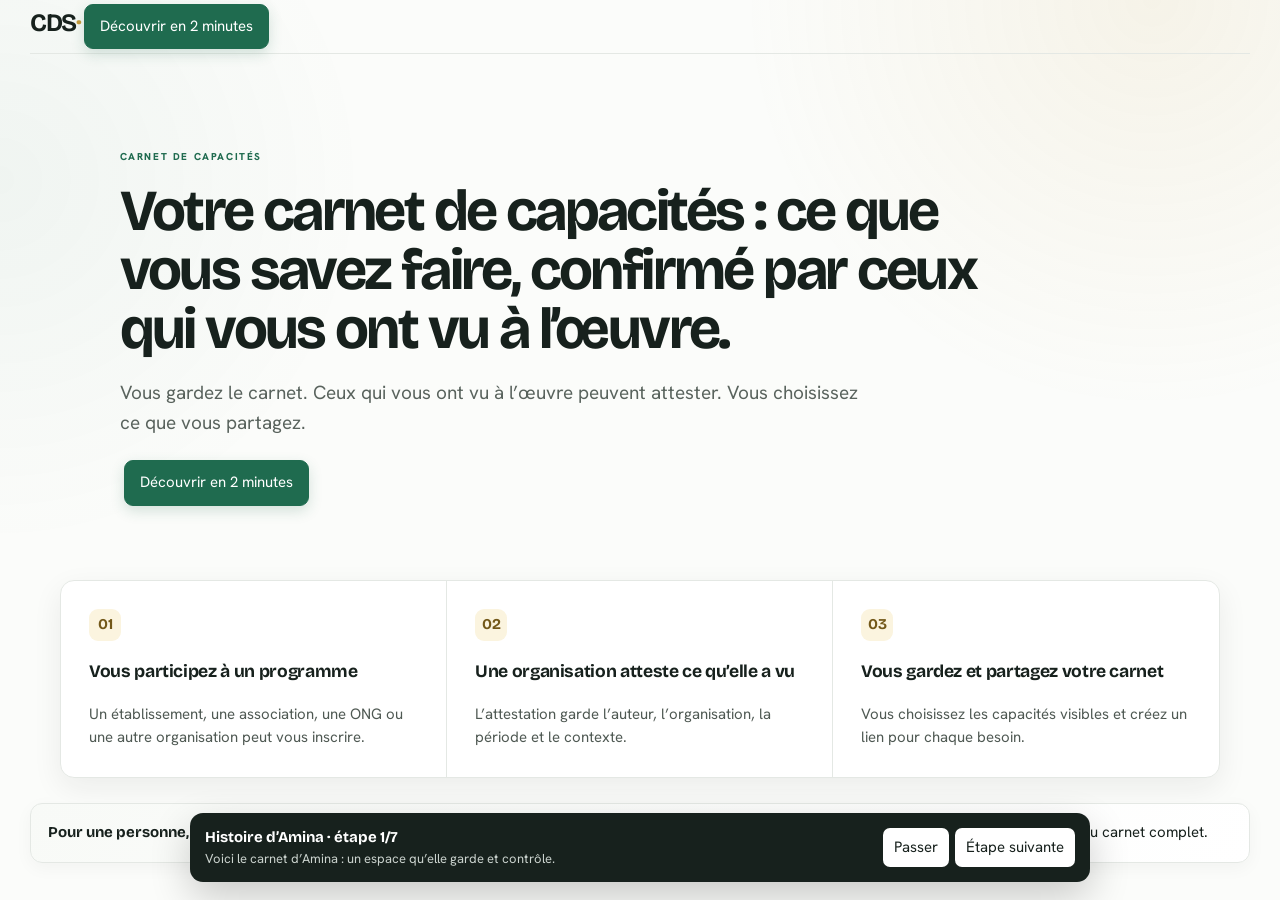
==== index.html @ 46682d84 "starter" ====
<!doctype html><html lang="fr"><head><meta charset="utf-8"><meta name="viewport" content="width=device-width,initial-scale=1"><meta name="description" content="CDS — carnet de capacités portable"><title>CDS — Carnet de capacités</title><link rel="preconnect" href="https://fonts.googleapis.com"><link rel="preconnect" href="https://fonts.gstatic.com" crossorigin><link href="https://fonts.googleapis.com/css2?family=Bricolage+Grotesque:wght@400;500;600;700&family=Hanken+Grotesk:wght@400;500;600;700&display=swap" rel="stylesheet"><link rel="stylesheet" href="styles.css"><link rel="icon" href="favicon.svg" type="image/svg+xml"></head><body><div id="app"></div><script src="data.js"></script><script src="app.js"></script></body></html>
---- styles.css ----
@import url('https://fonts.googleapis.com/css2?family=Bricolage+Grotesque:wght@400;500;600;700&family=Hanken+Grotesk:wght@400;500;600;700&display=swap');

:root{
  --ink:#17211d; --muted:#69736d; --line:#e4e8e4; --paper:#fbfcfa;
  --surface:#fff; --soft:#f2f5f1; --green:#1f6b4f; --green-2:#2d8060;
  --gold:#c59a3a; --gold-soft:#fbf4df; --blue-soft:#edf3ff;
  --blue:#315fb4; --danger:#9a4b43; --shadow:0 10px 30px rgba(23,33,29,.07);
  --radius:14px;
}
*{box-sizing:border-box}
html{scroll-behavior:smooth}
body{margin:0;background:var(--paper);color:var(--ink);font:15px/1.55 "Hanken Grotesk",Arial,sans-serif}
body:before{content:"";position:fixed;inset:0;pointer-events:none;background:radial-gradient(circle at 90% 0%,rgba(197,154,58,.09),transparent 28%),radial-gradient(circle at 0% 20%,rgba(31,107,79,.05),transparent 25%);z-index:-1}
a{text-decoration:none;color:inherit}
button,input,textarea,select{font:inherit}
button{cursor:pointer}
h1,h2,h3,b,.wordmark,.side-logo{font-family:"Bricolage Grotesque",Arial,sans-serif}
h1{font-size:clamp(35px,5vw,58px);line-height:1.02;letter-spacing:-.045em;margin:.25em 0 .3em}
h2{font-size:22px;letter-spacing:-.025em}
h3{letter-spacing:-.02em}
p{color:#4f5953}
.wordmark{font-size:25px;font-weight:700;letter-spacing:-.06em}
.wordmark span{color:var(--gold)}
.kicker{font-size:10px;letter-spacing:.16em;color:var(--green);font-weight:800}
.topbar,body>nav{min-height:70px;border-bottom:1px solid var(--line);display:flex;justify-content:space-between;align-items:center;padding:0 30px;background:rgba(251,252,250,.88);backdrop-filter:blur(12px);position:sticky;top:0;z-index:10}
.role-pill,.badge{display:inline-flex;align-items:center;padding:5px 10px;border:1px solid #dce2dd;border-radius:999px;background:#fff;font-size:11px;font-weight:700}
.badge{background:var(--gold-soft);border-color:#e5cf91;color:#725617}
.btn{display:inline-flex;align-items:center;justify-content:center;gap:8px;padding:10px 15px;border:1px solid #dce2dd;border-radius:9px;margin:4px;transition:.18s ease;box-shadow:0 1px 0 rgba(0,0,0,.02)}
.btn.primary{background:var(--green);color:#fff;border-color:var(--green);box-shadow:0 5px 14px rgba(31,107,79,.18)}
.btn.primary:hover{background:var(--green-2);transform:translateY(-1px)}
.btn.secondary{background:#fff}
.btn.secondary:hover{border-color:#c7d2cb;background:var(--soft);transform:translateY(-1px)}
.landing{max-width:1220px;margin:auto}
.landing nav{position:relative;background:transparent;border-bottom:1px solid var(--line)}
.hero{padding:90px 7vw 60px;max-width:1080px}
.hero h1{max-width:920px}
.hero p{font-size:19px;max-width:760px;color:#59635d}
.steps{display:grid;grid-template-columns:repeat(3,1fr);margin:10px 30px 0;border:1px solid var(--line);border-radius:var(--radius);overflow:hidden;background:#fff;box-shadow:var(--shadow)}
.steps article{padding:28px;border-right:1px solid var(--line)}
.steps article:last-child{border:0}
.steps article>b{display:inline-flex;width:32px;height:32px;border-radius:9px;background:var(--gold-soft);color:#735819;align-items:center;justify-content:center}
.steps article p{margin-bottom:0}
.note{background:linear-gradient(135deg,#f8faf7,#fff);border:1px solid var(--line);border-radius:12px;padding:17px;margin:25px 0;box-shadow:0 5px 18px rgba(23,33,29,.04)}
.demo{max-width:1180px;margin:auto;padding:55px 28px 100px}
.demo>p{font-size:18px;max-width:780px}
.cards{display:grid;grid-template-columns:1fr 1fr;border:1px solid var(--line);border-radius:16px;overflow:hidden;background:#fff;box-shadow:var(--shadow);margin-top:28px}
.card{display:grid;grid-template-columns:40px 1fr 22px;gap:16px;padding:27px;border-bottom:1px solid var(--line);transition:.18s ease}
.card:nth-child(odd){border-right:1px solid var(--line)}
.card:nth-last-child(-n+2){border-bottom:0}
.card:hover{background:#f7faf7;transform:translateY(-1px)}
.card>span{color:var(--gold);font-weight:700}
.card small{color:var(--muted)}
.flow{display:flex;gap:25px;align-items:center;border:1px solid var(--line);border-radius:12px;padding:16px 18px;margin-top:22px;background:#fff}
.flow small{color:var(--green);font-weight:800;letter-spacing:.12em}

.layout{display:grid;grid-template-columns:245px 1fr;min-height:calc(100vh - 70px)}
.side{border-right:1px solid var(--line);padding:25px 18px;display:flex;flex-direction:column;gap:19px;background:rgba(255,255,255,.72);backdrop-filter:blur(10px)}
.side-logo{font-size:25px}
.side-person{display:grid;grid-template-columns:42px 1fr;gap:0 10px;padding:10px 4px}
.side-person .avatar{grid-row:span 2}
.avatar{width:42px;height:42px;border-radius:13px;background:#edf5f0;border:1px solid #c8ddd1;color:var(--green);display:flex;align-items:center;justify-content:center;font-weight:700}
.side-person small,.context small{color:var(--muted)}
.context{display:grid;gap:4px;border-top:1px solid var(--line);border-bottom:1px solid var(--line);padding:14px 4px}
.context a{color:var(--green);font-size:13px}
.side nav{display:grid;border:0;padding:0;gap:3px}
.side nav a{padding:9px 10px;border-radius:8px;color:#59635d}
.side nav a.active,.side nav a:hover{background:#edf5f0;color:var(--green);font-weight:700}
.content{padding:48px 48px 100px;max-width:1400px;width:100%}
.mobile-nav{display:none}
.head{display:flex;justify-content:space-between;gap:25px;align-items:flex-start;margin-bottom:25px}
.head p{max-width:760px}
.banner{display:flex;justify-content:space-between;align-items:center;gap:20px;border:1px solid #dce7e0;background:#f3f8f5;padding:13px 16px;border-radius:11px;margin:18px 0}
.banner span{flex:1;color:#536159}
.metrics{display:grid;grid-template-columns:repeat(4,1fr);gap:12px;margin:22px 0}
.metrics>div{padding:17px 18px;border:1px solid var(--line);border-radius:12px;background:#fff;box-shadow:0 5px 18px rgba(23,33,29,.035);color:var(--muted);font-size:10px;letter-spacing:.05em}
.metrics strong{display:block;color:var(--ink);font:700 31px "Bricolage Grotesque",Arial,sans-serif;letter-spacing:-.04em;margin-top:4px}
.panel{border:1px solid var(--line);border-radius:var(--radius);padding:20px;margin-top:18px;background:#fff;box-shadow:0 5px 18px rgba(23,33,29,.035)}
.panel-title{display:flex;justify-content:space-between;align-items:center}
.row,.att,.share,.request,.line,.activity{display:flex;gap:15px;align-items:center;border-bottom:1px solid #edf0ed;padding:14px 5px}
.row:last-child,.att:last-child,.share:last-child,.request:last-child{border-bottom:0}
.row:hover,.share:hover,.request:hover{background:#f7faf7;border-radius:9px}
.row>div,.att>div:nth-child(2),.share>div,.request>div,.line,.activity{flex:1;display:grid}
.row span,.row small,.att span,.att small,.share span,.share small,.request span,.request small,.line span,.line small,.activity small{color:var(--muted)}
.status{font-style:normal;border:1px solid #dce2dd;border-radius:999px;padding:5px 9px;font-size:11px;white-space:nowrap;font-weight:700}
.status.attested{background:var(--gold-soft);border-color:#e5cf91;color:#735819}
.status.confirmed{background:var(--blue-soft);border-color:#c7d8fb;color:#31528d}
.status.pending{background:#f5f6f5}
.twocol{display:grid;grid-template-columns:1fr 1fr;gap:20px}
.tabs{display:flex;gap:5px;overflow:auto;border-bottom:1px solid var(--line);margin-bottom:10px}
.tabs a{padding:9px 12px;white-space:nowrap;border-radius:8px 8px 0 0}
.tabs a:hover{background:#edf5f0;color:var(--green)}
.legend{font-size:12px;color:var(--muted);margin:10px 0}
.chain{display:flex;gap:9px;align-items:center;flex-wrap:wrap;background:#f2f7f4;border:1px solid #dce7e0;padding:14px;border-radius:11px;margin:20px 0}
.chain span,.chain b{border:1px solid #cfe0d6;background:#fff;padding:6px 9px;border-radius:7px}
.timeline{border-left:2px solid #dce7e0;margin:20px;max-width:820px}
.timeline>div{display:grid;grid-template-columns:120px 1fr;gap:15px;padding:0 0 28px 22px;position:relative}
.timeline>div:before{content:"";position:absolute;left:-7px;top:4px;width:12px;height:12px;border-radius:50%;background:var(--green);box-shadow:0 0 0 4px #edf5f0}
.timeline b{color:var(--green);font-size:12px}
.program{display:grid;grid-template-columns:1fr 1fr;gap:30px;border:1px solid var(--line);border-radius:var(--radius);padding:20px;margin:12px 0;background:#fff}
.choice{display:flex;gap:10px;border-bottom:1px solid #edf0ed;padding:12px;border-radius:8px}
.choice:hover{background:#f7faf7}
.choice span{display:grid}
.choice small{color:var(--muted)}
.att i{width:32px;height:32px;border-radius:10px;display:flex;align-items:center;justify-content:center;background:var(--gold-soft);border:1px solid #e5cf91;color:#735819;font-style:normal}
.att button,.share button{border:1px solid #dce2dd;background:#fff;padding:7px 9px;border-radius:7px}
.att button:hover,.share button:hover{background:#f2f5f1}
.share>em{font-style:normal;color:var(--green);font-weight:700}
.viewtabs{display:flex;flex-wrap:wrap;gap:6px}
.viewtabs button{background:#fff;border:1px solid #dce2dd;padding:8px 10px;border-radius:8px}
.viewtabs button:hover{background:#edf5f0}
.org,.public main{max-width:1080px;margin:auto;padding:48px 25px 100px}
.orghead{display:flex;justify-content:space-between;gap:25px}
.orghead select{min-width:260px;height:42px}
.orgsteps{display:grid;grid-template-columns:repeat(3,1fr);gap:12px}
.orgsteps>div{display:grid;gap:5px;border:1px solid var(--line);border-radius:12px;padding:15px}
.orgsteps b{width:30px;height:30px;border-radius:9px;display:flex;align-items:center;justify-content:center;background:var(--gold-soft);border:1px solid #e5cf91;color:#735819}
.public header{min-height:70px;border-bottom:1px solid var(--line);display:flex;justify-content:space-between;align-items:center;padding:0 22px;background:rgba(251,252,250,.9);backdrop-filter:blur(12px)}
.public main{max-width:720px}
.public form{display:grid;gap:15px}
.public label,.org label{display:grid;gap:6px;font-weight:600}
.public input,.public textarea,.public select,.org input,.org textarea,.org select,.panel input{padding:11px 12px;border:1px solid #ccd5cf;border-radius:8px;background:#fff;outline:none}
.public input:focus,.public textarea:focus,.org input:focus,.org textarea:focus,.panel input:focus{border-color:var(--green);box-shadow:0 0 0 3px rgba(31,107,79,.09)}
.public textarea{min-height:120px;resize:vertical}
.proof{border-bottom:1px solid #edf0ed;padding:15px 3px}
.proof:last-child{border-bottom:0}
.proof summary{display:flex;justify-content:space-between;cursor:pointer;gap:15px}
.proof button{margin-top:7px;padding:7px 9px;background:#edf3ff;border:1px solid #c7d8fb;border-radius:7px;color:#31528d}
.success{text-align:center;margin-top:15vh!important}
.tour{position:fixed;bottom:18px;left:50%;transform:translateX(-50%);width:min(900px,calc(100% - 32px));background:#17211d;color:#fff;padding:13px 15px;border-radius:13px;display:flex;justify-content:space-between;align-items:center;gap:20px;z-index:20;box-shadow:0 15px 40px rgba(0,0,0,.2)}
.tour div:first-child{display:grid}
.tour span{color:#cbd3ce;font-size:13px}
.tour button{background:#fff;color:#17211d;border:0;padding:8px 11px;border-radius:7px;margin-left:6px}
.toast{position:fixed;right:18px;bottom:88px;background:#17211d;color:#fff;padding:12px 15px;border-radius:9px;z-index:30;box-shadow:0 10px 30px rgba(0,0,0,.18)}
.error{max-width:600px;margin:12vh auto;padding:30px}
footer{padding:22px 28px;text-align:center;color:#7a847e;font-size:12px;border-top:1px solid var(--line);background:#fff}
dialog{border:0;border-radius:16px;padding:0;box-shadow:0 25px 80px rgba(0,0,0,.22);max-width:520px;width:calc(100% - 30px)}
dialog::backdrop{background:rgba(23,33,29,.32);backdrop-filter:blur(3px)}
.dialog{padding:26px}
hr{border:0;border-top:1px solid var(--line);margin:22px 0}

@media(max-width:820px){
  .topbar,body>nav{padding:0 15px}
  .steps,.cards,.twocol,.program,.orgsteps{grid-template-columns:1fr}
  .steps article{border-right:0;border-bottom:1px solid var(--line)}
  .steps article:last-child{border-bottom:0}
  .card:nth-child(odd){border-right:0}
  .card:nth-last-child(-n+2){border-bottom:1px solid var(--line)}
  .card:last-child{border-bottom:0}
  .layout{display:block}
  .side{display:none}
  .content{padding:28px 15px 92px}
  .mobile-nav{position:fixed;display:flex;bottom:0;left:0;right:0;background:rgba(255,255,255,.96);backdrop-filter:blur(12px);border-top:1px solid var(--line);justify-content:space-around;z-index:15}
  .mobile-nav a{padding:11px 5px;font-size:11px;color:#59635d}
  .head{display:grid}
  .metrics{grid-template-columns:1fr 1fr}
  .row,.att,.share,.request{flex-wrap:wrap;align-items:flex-start}
  .row>div,.att>div:nth-child(2),.share>div,.request>div{min-width:calc(100% - 45px)}
  .flow,.orghead{display:grid}
  .hero{padding:55px 22px 40px}
  .demo{padding:35px 15px 90px}
  .tour{display:grid;bottom:8px}
  .tour div:last-child{text-align:right}
  .timeline>div{grid-template-columns:1fr}
  .timeline{margin-left:10px}
}
@media(prefers-reduced-motion:reduce){*{scroll-behavior:auto!important;transition:none!important}}
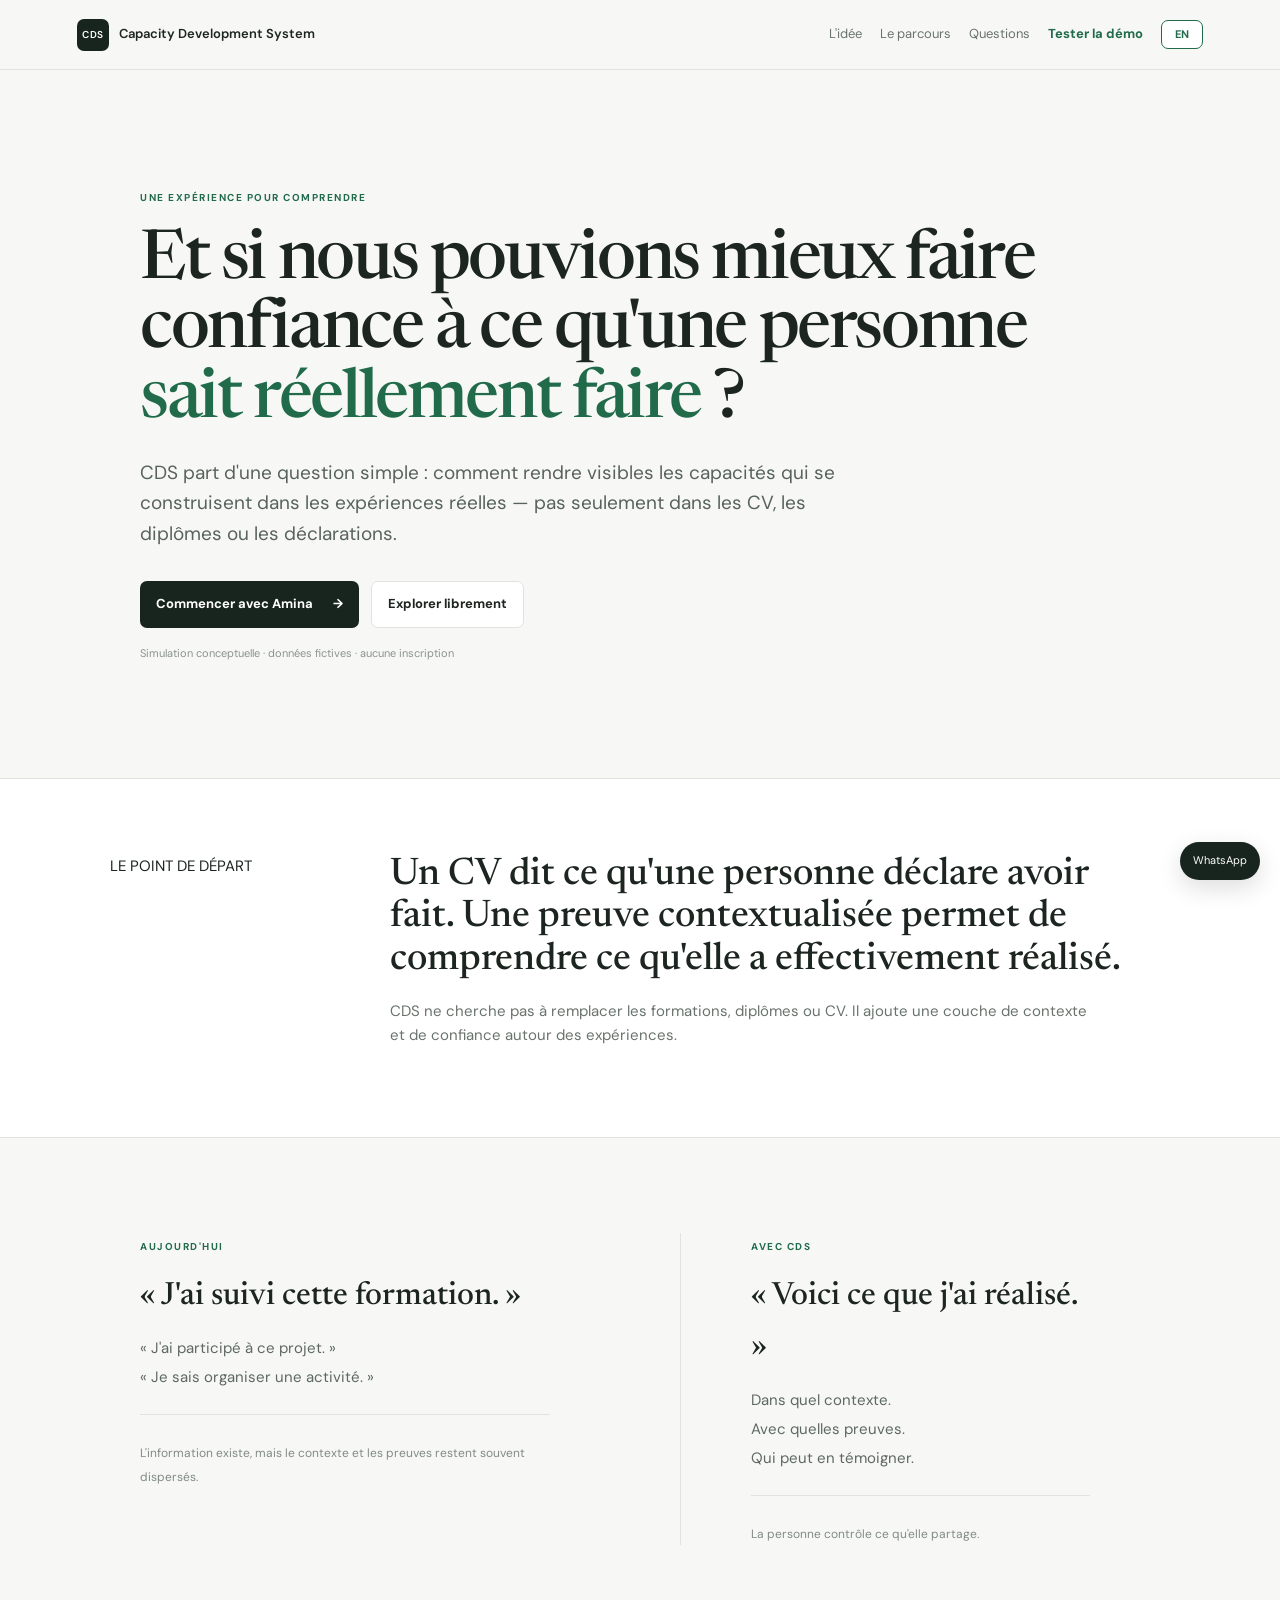
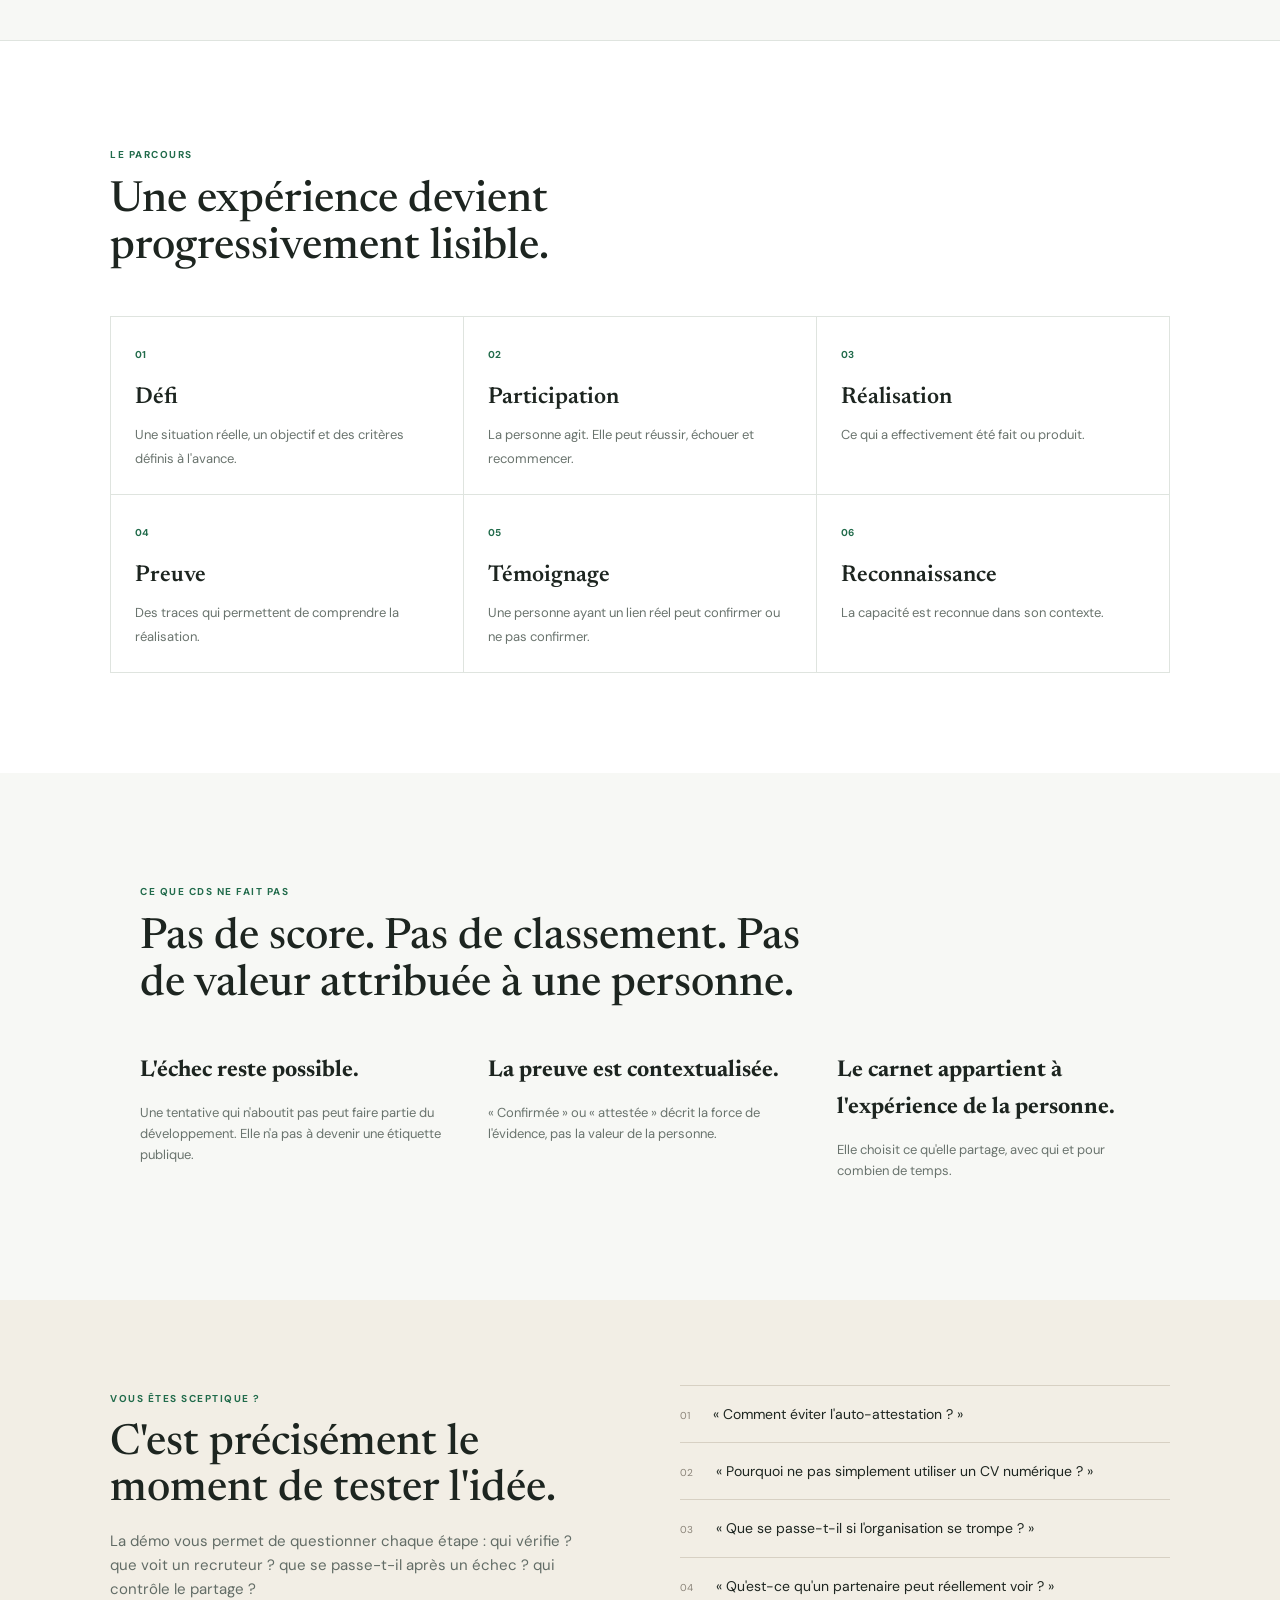
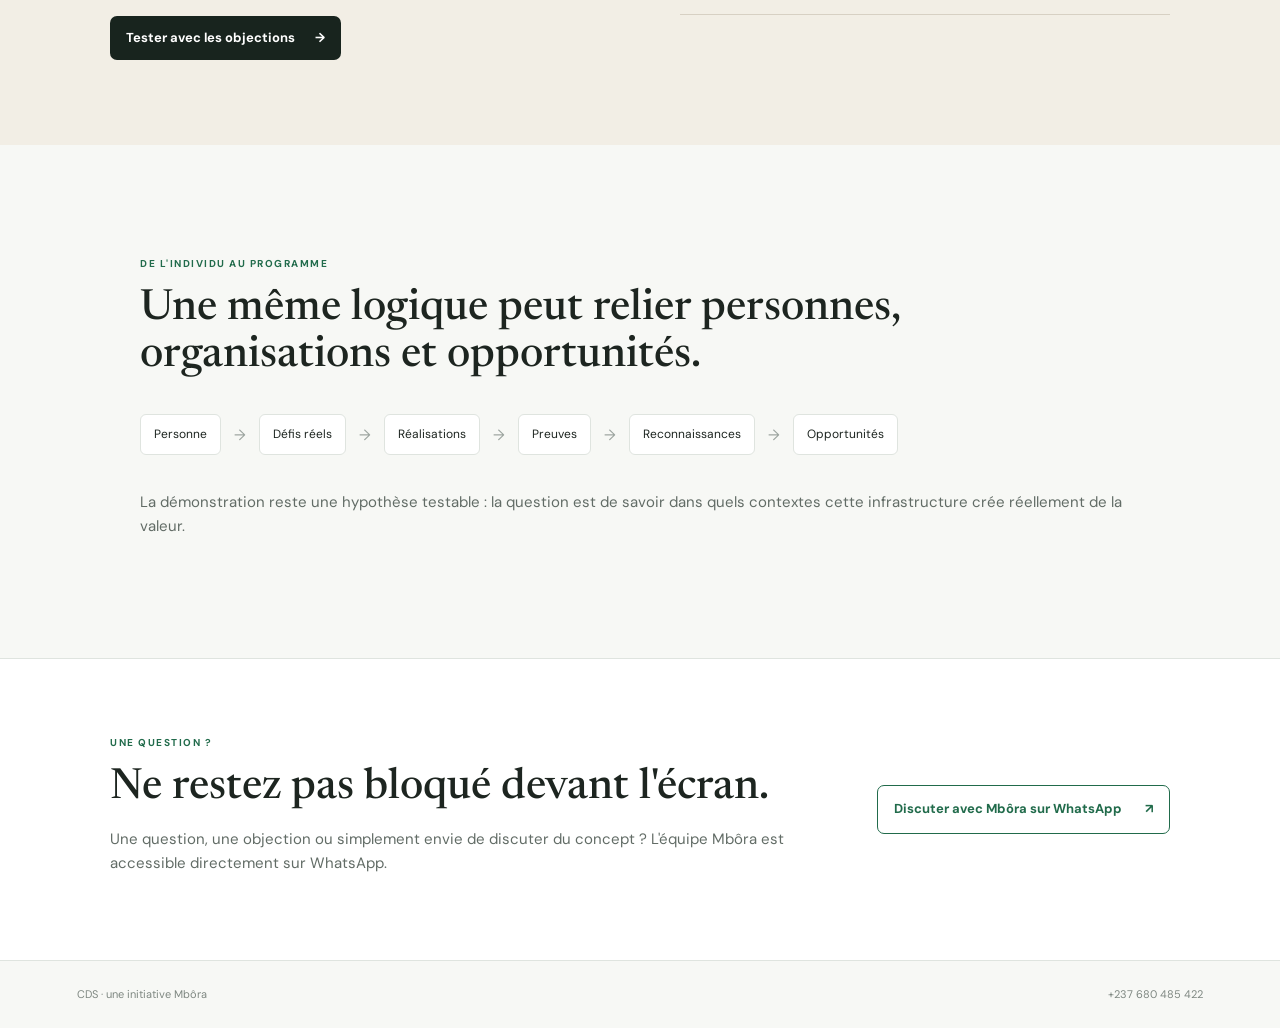
==== commit a310b600: "prototype landing page, FR/EN, contact mbora" ====
--- a/index.html
+++ b/index.html
@@ -1 +1,90 @@
-<!doctype html><html lang="fr"><head><meta charset="utf-8"><meta name="viewport" content="width=device-width,initial-scale=1"><meta name="description" content="CDS — carnet de capacités portable"><title>CDS — Carnet de capacités</title><link rel="preconnect" href="https://fonts.googleapis.com"><link rel="preconnect" href="https://fonts.gstatic.com" crossorigin><link href="https://fonts.googleapis.com/css2?family=Bricolage+Grotesque:wght@400;500;600;700&family=Hanken+Grotesk:wght@400;500;600;700&display=swap" rel="stylesheet"><link rel="stylesheet" href="styles.css"><link rel="icon" href="favicon.svg" type="image/svg+xml"></head><body><div id="app"></div><script src="data.js"></script><script src="app.js"></script></body></html>+<!doctype html>
+<html lang="fr">
+<head>
+<meta charset="utf-8"><meta name="viewport" content="width=device-width,initial-scale=1">
+<title>CDS — Comprendre autrement les capacités</title>
+<link rel="icon" href="favicon.svg"><link rel="stylesheet" href="styles.css">
+</head>
+<body>
+<header class="topbar">
+  <a href="#top" class="wordmark"><span class="mark">CDS</span><span>Capacity Development System</span></a>
+  <nav><a href="#idee">L'idée</a><a href="#parcours">Le parcours</a><a href="#questions">Questions</a><a href="demo.html" class="nav-cta">Tester la démo</a><button class="lang-switch" data-lang-switch>EN</button></nav></header>
+
+<main id="top">
+<section class="intro">
+  <div class="intro-kicker">UNE EXPÉRIENCE POUR COMPRENDRE</div>
+  <h1>Et si nous pouvions mieux faire confiance à ce qu'une personne <em>sait réellement faire</em> ?</h1>
+  <p class="intro-text">CDS part d'une question simple : comment rendre visibles les capacités qui se construisent dans les expériences réelles — pas seulement dans les CV, les diplômes ou les déclarations.</p>
+  <div class="intro-actions">
+    <a class="button dark" href="story.html">Commencer avec Amina <span>→</span></a>
+    <a class="button light" href="demo.html">Explorer librement</a>
+  </div>
+  <div class="quiet-note">Simulation conceptuelle · données fictives · aucune inscription</div>
+</section>
+
+<section class="question-strip" id="idee">
+  <div class="question-label">LE POINT DE DÉPART</div>
+  <div class="question-copy">
+    <h2>Un CV dit ce qu'une personne déclare avoir fait. Une preuve contextualisée permet de comprendre ce qu'elle a effectivement réalisé.</h2>
+    <p>CDS ne cherche pas à remplacer les formations, diplômes ou CV. Il ajoute une couche de contexte et de confiance autour des expériences.</p>
+  </div>
+</section>
+
+<section class="contrast">
+  <div class="contrast-col">
+    <span class="small-label">AUJOURD'HUI</span>
+    <h3>« J'ai suivi cette formation. »</h3>
+    <p>« J'ai participé à ce projet. »</p><p>« Je sais organiser une activité. »</p>
+    <div class="thin-line"></div>
+    <span class="muted">L'information existe, mais le contexte et les preuves restent souvent dispersés.</span>
+  </div>
+  <div class="contrast-col emphasis">
+    <span class="small-label">AVEC CDS</span>
+    <h3>« Voici ce que j'ai réalisé. »</h3>
+    <p>Dans quel contexte.</p><p>Avec quelles preuves.</p><p>Qui peut en témoigner.</p>
+    <div class="thin-line"></div>
+    <span class="muted">La personne contrôle ce qu'elle partage.</span>
+  </div>
+</section>
+
+<section id="parcours" class="journey">
+  <div class="section-head"><span class="small-label">LE PARCOURS</span><h2>Une expérience devient progressivement lisible.</h2></div>
+  <div class="steps">
+    <div><b>01</b><strong>Défi</strong><span>Une situation réelle, un objectif et des critères définis à l'avance.</span></div>
+    <div><b>02</b><strong>Participation</strong><span>La personne agit. Elle peut réussir, échouer et recommencer.</span></div>
+    <div><b>03</b><strong>Réalisation</strong><span>Ce qui a effectivement été fait ou produit.</span></div>
+    <div><b>04</b><strong>Preuve</strong><span>Des traces qui permettent de comprendre la réalisation.</span></div>
+    <div><b>05</b><strong>Témoignage</strong><span>Une personne ayant un lien réel peut confirmer ou ne pas confirmer.</span></div>
+    <div><b>06</b><strong>Reconnaissance</strong><span>La capacité est reconnue dans son contexte.</span></div>
+  </div>
+</section>
+
+<section class="philosophy">
+  <div class="section-head"><span class="small-label">CE QUE CDS NE FAIT PAS</span><h2>Pas de score. Pas de classement. Pas de valeur attribuée à une personne.</h2></div>
+  <div class="principles">
+    <div><strong>L'échec reste possible.</strong><p>Une tentative qui n'aboutit pas peut faire partie du développement. Elle n'a pas à devenir une étiquette publique.</p></div>
+    <div><strong>La preuve est contextualisée.</strong><p>« Confirmée » ou « attestée » décrit la force de l'évidence, pas la valeur de la personne.</p></div>
+    <div><strong>Le carnet appartient à l'expérience de la personne.</strong><p>Elle choisit ce qu'elle partage, avec qui et pour combien de temps.</p></div>
+  </div>
+</section>
+
+<section id="questions" class="skeptic">
+  <div><span class="small-label">VOUS ÊTES SCEPTIQUE ?</span><h2>C'est précisément le moment de tester l'idée.</h2><p>La démo vous permet de questionner chaque étape : qui vérifie ? que voit un recruteur ? que se passe-t-il après un échec ? qui contrôle le partage ?</p><a class="button dark" href="story.html?mode=sceptique">Tester avec les objections <span>→</span></a></div>
+  <div class="skeptic-list"><div>01 <span>« Comment éviter l'auto-attestation ? »</span></div><div>02 <span>« Pourquoi ne pas simplement utiliser un CV numérique ? »</span></div><div>03 <span>« Que se passe-t-il si l'organisation se trompe ? »</span></div><div>04 <span>« Qu'est-ce qu'un partenaire peut réellement voir ? »</span></div></div>
+</section>
+
+<section class="scale">
+  <span class="small-label">DE L'INDIVIDU AU PROGRAMME</span>
+  <h2>Une même logique peut relier personnes, organisations et opportunités.</h2>
+  <div class="ecosystem"><span>Personne</span><i>→</i><span>Défis réels</span><i>→</i><span>Réalisations</span><i>→</i><span>Preuves</span><i>→</i><span>Reconnaissances</span><i>→</i><span>Opportunités</span></div>
+  <p>La démonstration reste une hypothèse testable : la question est de savoir dans quels contextes cette infrastructure crée réellement de la valeur.</p>
+</section>
+
+<section class="contact">
+  <div><span class="small-label">UNE QUESTION ?</span><h2>Ne restez pas bloqué devant l'écran.</h2><p>Une question, une objection ou simplement envie de discuter du concept ? L'équipe Mbôra est accessible directement sur WhatsApp.</p></div>
+  <a class="whatsapp" target="_blank" rel="noopener" href="https://wa.me/237680485422?text=Bonjour%20Mb%C3%B4ra%2C%20je%20viens%20de%20tester%20la%20d%C3%A9mo%20CDS%20et%20j%27aimerais%20%C3%A9changer%20sur%20le%20concept.">Discuter avec Mbôra sur WhatsApp <span>↗</span></a>
+</section>
+</main>
+<footer><span>CDS · une initiative Mbôra</span><a href="https://wa.me/237680485422?text=Bonjour%20Mb%C3%B4ra%2C%20j%27ai%20une%20question%20sur%20CDS." target="_blank">+237 680 485 422</a></footer>
+<a class="wa-float" target="_blank" rel="noopener" href="https://wa.me/237680485422?text=Bonjour%20Mb%C3%B4ra%2C%20j%27ai%20une%20question%20sur%20CDS.">WhatsApp</a>
+<script src="i18n.js"></script></body></html>
--- a/styles.css
+++ b/styles.css
@@ -1,167 +1,23 @@
+@import url('https://fonts.googleapis.com/css2?family=DM+Sans:wght@400;500;600;700&family=Newsreader:opsz,wght@6..72,500;6..72,600&display=swap');
+:root{--ink:#1d2520;--muted:#69736d;--line:#dfe4df;--paper:#f7f8f5;--white:#fff;--green:#216b4b;--green-soft:#e8f0eb;--dark:#18241e;--warm:#f2eee5}
+*{box-sizing:border-box}html{scroll-behavior:smooth}body{margin:0;background:var(--paper);color:var(--ink);font:15px/1.6 "DM Sans",Arial,sans-serif}a{text-decoration:none;color:inherit}.topbar{height:70px;border-bottom:1px solid var(--line);display:flex;align-items:center;justify-content:space-between;padding:0 6vw;position:sticky;top:0;background:#f7f8f5ee;backdrop-filter:blur(8px);z-index:10}.wordmark{display:flex;align-items:center;gap:10px;font-weight:600;font-size:13px}.mark{display:grid;place-items:center;background:var(--dark);color:white;border-radius:7px;width:32px;height:32px;font-size:10px;letter-spacing:.04em}.topbar nav{display:flex;align-items:center;gap:25px;color:#69736d;font-size:13px}.nav-cta{color:var(--green);font-weight:700}.intro{max-width:1060px;margin:auto;padding:120px 30px 115px}.intro-kicker,.small-label{font-size:10px;font-weight:700;letter-spacing:.15em;color:var(--green)}h1,h2,h3{font-family:Newsreader,Georgia,serif;font-weight:500}h1{font-size:68px;line-height:1.02;letter-spacing:-.035em;max-width:970px;margin:22px 0}h1 em{color:var(--green);font-style:normal}.intro-text{font-size:19px;color:#58635d;max-width:710px}.intro-actions{display:flex;gap:12px;margin-top:32px}.button{display:inline-flex;gap:20px;align-items:center;padding:12px 16px;border-radius:7px;font-size:13px;font-weight:700}.button.dark{background:var(--dark);color:#fff}.button.light{border:1px solid var(--line);background:white}.quiet-note{font-size:11px;color:#8a928d;margin-top:17px}.question-strip{border-top:1px solid var(--line);border-bottom:1px solid var(--line);padding:75px max(30px,calc((100% - 1060px)/2));display:grid;grid-template-columns:220px 1fr;gap:60px;background:#fff}.question-copy h2{font-size:38px;line-height:1.12;margin:0 0 18px;max-width:760px}.question-copy p{color:var(--muted);max-width:700px}.contrast{max-width:1060px;margin:auto;padding:95px 30px;display:grid;grid-template-columns:1fr 1fr;gap:80px}.contrast-col{padding-right:50px}.contrast-col.emphasis{border-left:1px solid var(--line);padding-left:70px}.contrast h3{font-size:32px;margin:14px 0}.contrast p{color:#5e6862;margin:5px 0}.thin-line{height:1px;background:var(--line);margin:25px 0}.muted{color:#818a85;font-size:12px}.journey{background:#fff;border-top:1px solid var(--line);padding:100px max(30px,calc((100% - 1060px)/2))}.section-head{max-width:700px;margin-bottom:45px}.section-head h2{font-size:43px;line-height:1.1;margin:12px 0}.steps{display:grid;grid-template-columns:repeat(3,1fr);border-top:1px solid var(--line);border-left:1px solid var(--line)}.steps>div{padding:24px;border-right:1px solid var(--line);border-bottom:1px solid var(--line);min-height:165px}.steps b{font-size:10px;color:var(--green)}.steps strong{display:block;font-family:Newsreader,Georgia,serif;font-size:23px;margin:15px 0 5px;font-weight:600}.steps span{font-size:13px;color:var(--muted)}.philosophy{max-width:1060px;margin:auto;padding:105px 30px}.principles{display:grid;grid-template-columns:repeat(3,1fr);gap:45px}.principles strong{font-family:Newsreader,Georgia,serif;font-size:23px}.principles p{font-size:13px;color:var(--muted)}.skeptic{background:var(--warm);padding:85px max(30px,calc((100% - 1060px)/2));display:grid;grid-template-columns:1fr 1fr;gap:80px}.skeptic h2,.scale h2,.contact h2{font-size:43px;line-height:1.08;margin:12px 0}.skeptic p,.scale p,.contact p{color:#626c66}.skeptic-list{border-top:1px solid #d7d0c3}.skeptic-list div{padding:17px 0;border-bottom:1px solid #d7d0c3;font-size:10px;color:#8a8378}.skeptic-list span{font-size:14px;color:var(--ink);margin-left:20px}.scale{max-width:1060px;margin:auto;padding:105px 30px}.ecosystem{display:flex;flex-wrap:wrap;align-items:center;gap:13px;margin:35px 0}.ecosystem span{border:1px solid var(--line);background:#fff;padding:10px 13px;border-radius:6px;font-size:12px}.ecosystem i{font-style:normal;color:#9ba39e}.contact{border-top:1px solid var(--line);background:#fff;padding:70px max(30px,calc((100% - 1060px)/2));display:flex;justify-content:space-between;align-items:center;gap:50px}.whatsapp{border:1px solid var(--green);color:var(--green);padding:13px 16px;border-radius:7px;font-weight:700;font-size:13px;white-space:nowrap}.whatsapp span{margin-left:20px}footer{border-top:1px solid var(--line);padding:25px 6vw;display:flex;justify-content:space-between;color:#7e8781;font-size:11px}.wa-float{position:fixed;right:20px;bottom:20px;background:var(--dark);color:#fff;padding:10px 13px;border-radius:22px;font-size:11px;box-shadow:0 8px 25px #0002}
+.story-body{min-height:100vh;background:#f7f8f5}.storybar{height:68px;border-bottom:1px solid var(--line);display:flex;align-items:center;justify-content:space-between;padding:0 5vw}.storybar #counter{font-size:11px;color:#858d88}.quiet-link{font-size:12px;color:#68726c}.story-stage{max-width:880px;margin:auto;padding:90px 30px 150px}.story-kicker{font-size:10px;letter-spacing:.15em;font-weight:700;color:var(--green)}.story-stage h1{font-size:58px;margin:18px 0 25px}.story-stage .lead{font-size:19px;color:#5f6963;max-width:700px}.story-card{margin-top:45px;background:white;border:1px solid var(--line);padding:28px;max-width:700px}.story-card h3{font-size:28px;margin:0 0 10px}.story-card p{color:#626c66}.person-line{display:flex;gap:14px;align-items:center}.initial{width:46px;height:46px;background:var(--green-soft);border-radius:50%;display:grid;place-items:center;color:var(--green);font-weight:700}.criteria{display:grid;gap:0;margin-top:20px;border-top:1px solid var(--line)}.criteria div{padding:11px 0;border-bottom:1px solid var(--line);font-size:13px;display:flex;justify-content:space-between}.story-question{margin-top:38px;padding:18px;background:#fff;border-left:3px solid var(--green);font-size:14px}.story-footer{position:fixed;bottom:0;left:0;right:0;height:72px;border-top:1px solid var(--line);background:#ffffffed;display:flex;justify-content:space-between;align-items:center;padding:0 5vw;backdrop-filter:blur(8px)}.story-nav{border:0;background:none;font:600 12px "DM Sans";padding:10px 12px;cursor:pointer}.story-nav.primary{background:var(--dark);color:#fff;border-radius:7px}.story-help{position:fixed;right:20px;bottom:92px;font-size:10px;color:var(--green);background:white;border:1px solid var(--line);padding:8px 10px;border-radius:6px}
+.demo-body{background:#eef1ee}.demo-nav{height:68px;background:#fff;border-bottom:1px solid var(--line);display:flex;align-items:center;justify-content:space-between;padding:0 25px}.sim-note{font-size:10px;letter-spacing:.1em;color:#8b7042}.demo-layout{display:grid;grid-template-columns:220px 1fr;min-height:calc(100vh - 68px)}.spaces{background:#fff;border-right:1px solid var(--line);padding:20px 12px;display:flex;flex-direction:column}.space-title{font-size:9px;letter-spacing:.15em;color:#9aa29d;margin:3px 9px 12px}.space{border:0;background:none;text-align:left;padding:12px 10px;border-radius:6px;color:#68726c;cursor:pointer;font:600 12px "DM Sans"}.space small{display:block;font-weight:400;font-size:10px;margin-top:2px;color:#939b96}.space:hover,.space.active{background:#eef4ef;color:var(--green)}.spaces-bottom{margin-top:auto;border-top:1px solid var(--line);padding-top:12px;display:grid;gap:8px}.spaces-bottom button,.spaces-bottom a{border:0;background:none;text-align:left;color:#89918c;font-size:10px;cursor:pointer}.workspace{max-width:1050px;width:100%;margin:auto;padding:38px 4vw}.page-head{display:flex;justify-content:space-between;align-items:start;margin-bottom:25px}.page-head .label{font-size:9px;letter-spacing:.14em;color:var(--green);font-weight:700}.page-head h1{font-size:39px;margin:8px 0}.page-head p{color:var(--muted);margin:0;font-size:13px}.cards{display:grid;grid-template-columns:repeat(3,1fr);gap:14px}.card{background:#fff;border:1px solid var(--line);padding:20px;border-radius:7px}.card.wide{grid-column:span 2}.card.full{grid-column:1/-1}.card h3{font-size:25px;margin:0 0 8px}.card p{font-size:13px;color:var(--muted)}.metric{font-family:Newsreader,Georgia,serif;font-size:31px;margin:8px 0}.list{border-top:1px solid var(--line);margin-top:14px}.list-item{display:flex;justify-content:space-between;gap:12px;padding:12px 0;border-bottom:1px solid var(--line);font-size:12px}.pill{font-size:9px;padding:4px 7px;border:1px solid var(--line);border-radius:12px;white-space:nowrap}.pill.green{color:var(--green);background:var(--green-soft);border-color:#d6e5da}.action{border:0;background:var(--dark);color:#fff;border-radius:6px;padding:9px 12px;font:700 11px "DM Sans";cursor:pointer}.outline{border:1px solid var(--line);background:#fff;color:var(--ink);border-radius:6px;padding:8px 11px;font:600 11px "DM Sans";cursor:pointer}.notice{background:var(--warm);padding:13px;font-size:12px;color:#6d665a;border-radius:6px}.success{background:var(--green-soft);padding:13px;font-size:12px;color:#285f46;border-radius:6px}.timeline{border-left:1px solid #cad8cf;margin:15px 0 0 5px;padding-left:20px}.event{padding:0 0 20px;position:relative}.event:before{content:"";position:absolute;left:-25px;top:6px;width:7px;height:7px;border:2px solid var(--green);background:white;border-radius:50%}.event b{font-size:12px}.event p{margin:3px 0;font-size:11px}.modal-bg{position:fixed;inset:0;background:#16221db5;display:grid;place-items:center;z-index:30}.modal{background:#fff;width:min(500px,calc(100% - 30px));padding:25px;border-radius:8px}.modal h2{font-size:29px;margin:0 0 10px}.modal p{color:var(--muted);font-size:13px}.modal-actions{display:flex;justify-content:flex-end;gap:8px;margin-top:20px}
+@media(max-width:760px){.topbar nav a:not(.nav-cta){display:none}.intro{padding-top:75px}h1{font-size:49px}.question-strip,.contrast,.skeptic,.contact{grid-template-columns:1fr;gap:35px}.contrast-col.emphasis{border-left:0;padding-left:0;border-top:1px solid var(--line);padding-top:35px}.steps,.principles{grid-template-columns:1fr}.demo-layout{grid-template-columns:1fr}.spaces{border-right:0;border-bottom:1px solid var(--line);display:grid;grid-template-columns:repeat(3,1fr)}.space-title,.spaces-bottom{display:none}.workspace{padding:25px 15px}.cards{grid-template-columns:1fr}.card.wide,.card.full{grid-column:auto}.story-stage h1{font-size:45px}.story-help{display:none}}
 
-@import url('https://fonts.googleapis.com/css2?family=Bricolage+Grotesque:wght@400;500;600;700&family=Hanken+Grotesk:wght@400;500;600;700&display=swap');
+.scenario-progress{min-width:150px;text-align:right}.scenario-progress span{font-family:Newsreader,Georgia,serif;font-size:22px}.scenario-progress div{height:4px;background:var(--line);margin:5px 0}.scenario-progress i{display:block;height:100%;background:var(--green)}.scenario-progress small{font-size:9px;color:#8b938e}.flow{display:grid;grid-template-columns:repeat(10,1fr);border:1px solid var(--line);background:#fff;margin:0 0 18px;border-radius:7px;overflow:auto}.flow>div{min-width:105px;padding:10px;border-right:1px solid var(--line);opacity:.45}.flow>div.on{opacity:1}.flow>div.current{background:var(--green-soft)}.flow span{display:block;font-size:8px;color:var(--green);font-weight:700}.flow b{display:block;font-size:10px;margin-top:5px}.chips{display:flex;flex-wrap:wrap;gap:7px;margin:15px 0}.chips span{padding:7px 9px;background:#f1f3f0;border:1px solid var(--line);border-radius:5px;font-size:11px}.divider{height:1px;background:var(--line);margin:20px 0}.event:not(.done){opacity:.45}.event.done:before{background:var(--green)}button:disabled{opacity:.4;cursor:not-allowed}@media(max-width:760px){.scenario-progress{display:none}.flow{grid-template-columns:repeat(10,minmax(105px,1fr))}}
 
-:root{
-  --ink:#17211d; --muted:#69736d; --line:#e4e8e4; --paper:#fbfcfa;
-  --surface:#fff; --soft:#f2f5f1; --green:#1f6b4f; --green-2:#2d8060;
-  --gold:#c59a3a; --gold-soft:#fbf4df; --blue-soft:#edf3ff;
-  --blue:#315fb4; --danger:#9a4b43; --shadow:0 10px 30px rgba(23,33,29,.07);
-  --radius:14px;
-}
-*{box-sizing:border-box}
-html{scroll-behavior:smooth}
-body{margin:0;background:var(--paper);color:var(--ink);font:15px/1.55 "Hanken Grotesk",Arial,sans-serif}
-body:before{content:"";position:fixed;inset:0;pointer-events:none;background:radial-gradient(circle at 90% 0%,rgba(197,154,58,.09),transparent 28%),radial-gradient(circle at 0% 20%,rgba(31,107,79,.05),transparent 25%);z-index:-1}
-a{text-decoration:none;color:inherit}
-button,input,textarea,select{font:inherit}
-button{cursor:pointer}
-h1,h2,h3,b,.wordmark,.side-logo{font-family:"Bricolage Grotesque",Arial,sans-serif}
-h1{font-size:clamp(35px,5vw,58px);line-height:1.02;letter-spacing:-.045em;margin:.25em 0 .3em}
-h2{font-size:22px;letter-spacing:-.025em}
-h3{letter-spacing:-.02em}
-p{color:#4f5953}
-.wordmark{font-size:25px;font-weight:700;letter-spacing:-.06em}
-.wordmark span{color:var(--gold)}
-.kicker{font-size:10px;letter-spacing:.16em;color:var(--green);font-weight:800}
-.topbar,body>nav{min-height:70px;border-bottom:1px solid var(--line);display:flex;justify-content:space-between;align-items:center;padding:0 30px;background:rgba(251,252,250,.88);backdrop-filter:blur(12px);position:sticky;top:0;z-index:10}
-.role-pill,.badge{display:inline-flex;align-items:center;padding:5px 10px;border:1px solid #dce2dd;border-radius:999px;background:#fff;font-size:11px;font-weight:700}
-.badge{background:var(--gold-soft);border-color:#e5cf91;color:#725617}
-.btn{display:inline-flex;align-items:center;justify-content:center;gap:8px;padding:10px 15px;border:1px solid #dce2dd;border-radius:9px;margin:4px;transition:.18s ease;box-shadow:0 1px 0 rgba(0,0,0,.02)}
-.btn.primary{background:var(--green);color:#fff;border-color:var(--green);box-shadow:0 5px 14px rgba(31,107,79,.18)}
-.btn.primary:hover{background:var(--green-2);transform:translateY(-1px)}
-.btn.secondary{background:#fff}
-.btn.secondary:hover{border-color:#c7d2cb;background:var(--soft);transform:translateY(-1px)}
-.landing{max-width:1220px;margin:auto}
-.landing nav{position:relative;background:transparent;border-bottom:1px solid var(--line)}
-.hero{padding:90px 7vw 60px;max-width:1080px}
-.hero h1{max-width:920px}
-.hero p{font-size:19px;max-width:760px;color:#59635d}
-.steps{display:grid;grid-template-columns:repeat(3,1fr);margin:10px 30px 0;border:1px solid var(--line);border-radius:var(--radius);overflow:hidden;background:#fff;box-shadow:var(--shadow)}
-.steps article{padding:28px;border-right:1px solid var(--line)}
-.steps article:last-child{border:0}
-.steps article>b{display:inline-flex;width:32px;height:32px;border-radius:9px;background:var(--gold-soft);color:#735819;align-items:center;justify-content:center}
-.steps article p{margin-bottom:0}
-.note{background:linear-gradient(135deg,#f8faf7,#fff);border:1px solid var(--line);border-radius:12px;padding:17px;margin:25px 0;box-shadow:0 5px 18px rgba(23,33,29,.04)}
-.demo{max-width:1180px;margin:auto;padding:55px 28px 100px}
-.demo>p{font-size:18px;max-width:780px}
-.cards{display:grid;grid-template-columns:1fr 1fr;border:1px solid var(--line);border-radius:16px;overflow:hidden;background:#fff;box-shadow:var(--shadow);margin-top:28px}
-.card{display:grid;grid-template-columns:40px 1fr 22px;gap:16px;padding:27px;border-bottom:1px solid var(--line);transition:.18s ease}
-.card:nth-child(odd){border-right:1px solid var(--line)}
-.card:nth-last-child(-n+2){border-bottom:0}
-.card:hover{background:#f7faf7;transform:translateY(-1px)}
-.card>span{color:var(--gold);font-weight:700}
-.card small{color:var(--muted)}
-.flow{display:flex;gap:25px;align-items:center;border:1px solid var(--line);border-radius:12px;padding:16px 18px;margin-top:22px;background:#fff}
-.flow small{color:var(--green);font-weight:800;letter-spacing:.12em}
-
-.layout{display:grid;grid-template-columns:245px 1fr;min-height:calc(100vh - 70px)}
-.side{border-right:1px solid var(--line);padding:25px 18px;display:flex;flex-direction:column;gap:19px;background:rgba(255,255,255,.72);backdrop-filter:blur(10px)}
-.side-logo{font-size:25px}
-.side-person{display:grid;grid-template-columns:42px 1fr;gap:0 10px;padding:10px 4px}
-.side-person .avatar{grid-row:span 2}
-.avatar{width:42px;height:42px;border-radius:13px;background:#edf5f0;border:1px solid #c8ddd1;color:var(--green);display:flex;align-items:center;justify-content:center;font-weight:700}
-.side-person small,.context small{color:var(--muted)}
-.context{display:grid;gap:4px;border-top:1px solid var(--line);border-bottom:1px solid var(--line);padding:14px 4px}
-.context a{color:var(--green);font-size:13px}
-.side nav{display:grid;border:0;padding:0;gap:3px}
-.side nav a{padding:9px 10px;border-radius:8px;color:#59635d}
-.side nav a.active,.side nav a:hover{background:#edf5f0;color:var(--green);font-weight:700}
-.content{padding:48px 48px 100px;max-width:1400px;width:100%}
-.mobile-nav{display:none}
-.head{display:flex;justify-content:space-between;gap:25px;align-items:flex-start;margin-bottom:25px}
-.head p{max-width:760px}
-.banner{display:flex;justify-content:space-between;align-items:center;gap:20px;border:1px solid #dce7e0;background:#f3f8f5;padding:13px 16px;border-radius:11px;margin:18px 0}
-.banner span{flex:1;color:#536159}
-.metrics{display:grid;grid-template-columns:repeat(4,1fr);gap:12px;margin:22px 0}
-.metrics>div{padding:17px 18px;border:1px solid var(--line);border-radius:12px;background:#fff;box-shadow:0 5px 18px rgba(23,33,29,.035);color:var(--muted);font-size:10px;letter-spacing:.05em}
-.metrics strong{display:block;color:var(--ink);font:700 31px "Bricolage Grotesque",Arial,sans-serif;letter-spacing:-.04em;margin-top:4px}
-.panel{border:1px solid var(--line);border-radius:var(--radius);padding:20px;margin-top:18px;background:#fff;box-shadow:0 5px 18px rgba(23,33,29,.035)}
-.panel-title{display:flex;justify-content:space-between;align-items:center}
-.row,.att,.share,.request,.line,.activity{display:flex;gap:15px;align-items:center;border-bottom:1px solid #edf0ed;padding:14px 5px}
-.row:last-child,.att:last-child,.share:last-child,.request:last-child{border-bottom:0}
-.row:hover,.share:hover,.request:hover{background:#f7faf7;border-radius:9px}
-.row>div,.att>div:nth-child(2),.share>div,.request>div,.line,.activity{flex:1;display:grid}
-.row span,.row small,.att span,.att small,.share span,.share small,.request span,.request small,.line span,.line small,.activity small{color:var(--muted)}
-.status{font-style:normal;border:1px solid #dce2dd;border-radius:999px;padding:5px 9px;font-size:11px;white-space:nowrap;font-weight:700}
-.status.attested{background:var(--gold-soft);border-color:#e5cf91;color:#735819}
-.status.confirmed{background:var(--blue-soft);border-color:#c7d8fb;color:#31528d}
-.status.pending{background:#f5f6f5}
-.twocol{display:grid;grid-template-columns:1fr 1fr;gap:20px}
-.tabs{display:flex;gap:5px;overflow:auto;border-bottom:1px solid var(--line);margin-bottom:10px}
-.tabs a{padding:9px 12px;white-space:nowrap;border-radius:8px 8px 0 0}
-.tabs a:hover{background:#edf5f0;color:var(--green)}
-.legend{font-size:12px;color:var(--muted);margin:10px 0}
-.chain{display:flex;gap:9px;align-items:center;flex-wrap:wrap;background:#f2f7f4;border:1px solid #dce7e0;padding:14px;border-radius:11px;margin:20px 0}
-.chain span,.chain b{border:1px solid #cfe0d6;background:#fff;padding:6px 9px;border-radius:7px}
-.timeline{border-left:2px solid #dce7e0;margin:20px;max-width:820px}
-.timeline>div{display:grid;grid-template-columns:120px 1fr;gap:15px;padding:0 0 28px 22px;position:relative}
-.timeline>div:before{content:"";position:absolute;left:-7px;top:4px;width:12px;height:12px;border-radius:50%;background:var(--green);box-shadow:0 0 0 4px #edf5f0}
-.timeline b{color:var(--green);font-size:12px}
-.program{display:grid;grid-template-columns:1fr 1fr;gap:30px;border:1px solid var(--line);border-radius:var(--radius);padding:20px;margin:12px 0;background:#fff}
-.choice{display:flex;gap:10px;border-bottom:1px solid #edf0ed;padding:12px;border-radius:8px}
-.choice:hover{background:#f7faf7}
-.choice span{display:grid}
-.choice small{color:var(--muted)}
-.att i{width:32px;height:32px;border-radius:10px;display:flex;align-items:center;justify-content:center;background:var(--gold-soft);border:1px solid #e5cf91;color:#735819;font-style:normal}
-.att button,.share button{border:1px solid #dce2dd;background:#fff;padding:7px 9px;border-radius:7px}
-.att button:hover,.share button:hover{background:#f2f5f1}
-.share>em{font-style:normal;color:var(--green);font-weight:700}
-.viewtabs{display:flex;flex-wrap:wrap;gap:6px}
-.viewtabs button{background:#fff;border:1px solid #dce2dd;padding:8px 10px;border-radius:8px}
-.viewtabs button:hover{background:#edf5f0}
-.org,.public main{max-width:1080px;margin:auto;padding:48px 25px 100px}
-.orghead{display:flex;justify-content:space-between;gap:25px}
-.orghead select{min-width:260px;height:42px}
-.orgsteps{display:grid;grid-template-columns:repeat(3,1fr);gap:12px}
-.orgsteps>div{display:grid;gap:5px;border:1px solid var(--line);border-radius:12px;padding:15px}
-.orgsteps b{width:30px;height:30px;border-radius:9px;display:flex;align-items:center;justify-content:center;background:var(--gold-soft);border:1px solid #e5cf91;color:#735819}
-.public header{min-height:70px;border-bottom:1px solid var(--line);display:flex;justify-content:space-between;align-items:center;padding:0 22px;background:rgba(251,252,250,.9);backdrop-filter:blur(12px)}
-.public main{max-width:720px}
-.public form{display:grid;gap:15px}
-.public label,.org label{display:grid;gap:6px;font-weight:600}
-.public input,.public textarea,.public select,.org input,.org textarea,.org select,.panel input{padding:11px 12px;border:1px solid #ccd5cf;border-radius:8px;background:#fff;outline:none}
-.public input:focus,.public textarea:focus,.org input:focus,.org textarea:focus,.panel input:focus{border-color:var(--green);box-shadow:0 0 0 3px rgba(31,107,79,.09)}
-.public textarea{min-height:120px;resize:vertical}
-.proof{border-bottom:1px solid #edf0ed;padding:15px 3px}
-.proof:last-child{border-bottom:0}
-.proof summary{display:flex;justify-content:space-between;cursor:pointer;gap:15px}
-.proof button{margin-top:7px;padding:7px 9px;background:#edf3ff;border:1px solid #c7d8fb;border-radius:7px;color:#31528d}
-.success{text-align:center;margin-top:15vh!important}
-.tour{position:fixed;bottom:18px;left:50%;transform:translateX(-50%);width:min(900px,calc(100% - 32px));background:#17211d;color:#fff;padding:13px 15px;border-radius:13px;display:flex;justify-content:space-between;align-items:center;gap:20px;z-index:20;box-shadow:0 15px 40px rgba(0,0,0,.2)}
-.tour div:first-child{display:grid}
-.tour span{color:#cbd3ce;font-size:13px}
-.tour button{background:#fff;color:#17211d;border:0;padding:8px 11px;border-radius:7px;margin-left:6px}
-.toast{position:fixed;right:18px;bottom:88px;background:#17211d;color:#fff;padding:12px 15px;border-radius:9px;z-index:30;box-shadow:0 10px 30px rgba(0,0,0,.18)}
-.error{max-width:600px;margin:12vh auto;padding:30px}
-footer{padding:22px 28px;text-align:center;color:#7a847e;font-size:12px;border-top:1px solid var(--line);background:#fff}
-dialog{border:0;border-radius:16px;padding:0;box-shadow:0 25px 80px rgba(0,0,0,.22);max-width:520px;width:calc(100% - 30px)}
-dialog::backdrop{background:rgba(23,33,29,.32);backdrop-filter:blur(3px)}
-.dialog{padding:26px}
-hr{border:0;border-top:1px solid var(--line);margin:22px 0}
-
-@media(max-width:820px){
-  .topbar,body>nav{padding:0 15px}
-  .steps,.cards,.twocol,.program,.orgsteps{grid-template-columns:1fr}
-  .steps article{border-right:0;border-bottom:1px solid var(--line)}
-  .steps article:last-child{border-bottom:0}
-  .card:nth-child(odd){border-right:0}
-  .card:nth-last-child(-n+2){border-bottom:1px solid var(--line)}
-  .card:last-child{border-bottom:0}
-  .layout{display:block}
-  .side{display:none}
-  .content{padding:28px 15px 92px}
-  .mobile-nav{position:fixed;display:flex;bottom:0;left:0;right:0;background:rgba(255,255,255,.96);backdrop-filter:blur(12px);border-top:1px solid var(--line);justify-content:space-around;z-index:15}
-  .mobile-nav a{padding:11px 5px;font-size:11px;color:#59635d}
-  .head{display:grid}
-  .metrics{grid-template-columns:1fr 1fr}
-  .row,.att,.share,.request{flex-wrap:wrap;align-items:flex-start}
-  .row>div,.att>div:nth-child(2),.share>div,.request>div{min-width:calc(100% - 45px)}
-  .flow,.orghead{display:grid}
-  .hero{padding:55px 22px 40px}
-  .demo{padding:35px 15px 90px}
-  .tour{display:grid;bottom:8px}
-  .tour div:last-child{text-align:right}
-  .timeline>div{grid-template-columns:1fr}
-  .timeline{margin-left:10px}
-}
-@media(prefers-reduced-motion:reduce){*{scroll-behavior:auto!important;transition:none!important}}
+/* v9 application controls */
+label{display:block;font-size:12px;font-weight:700;color:var(--ink);margin:14px 0 6px}
+input,textarea,select{width:100%;font:inherit;border:1px solid var(--line);background:#fff;border-radius:7px;padding:11px 12px;color:var(--ink)}
+textarea{min-height:92px;resize:vertical}.two{display:grid;grid-template-columns:1fr 1fr;gap:18px}.chips-form{display:flex;flex-wrap:wrap;gap:7px;margin:8px 0 15px}.chips-form label,.check{border:1px solid var(--line);padding:8px 10px;border-radius:7px;background:#fff;font-weight:500;margin:0}.chips-form input,.check input{width:auto;margin-right:5px}
+form .action{margin-top:18px}.notice.warning{background:#fbf4e5;border-color:#e6d5ad}.success{padding:12px 14px;border:1px solid #c8ddd0;background:#edf6f0;border-radius:7px;color:#24583f;margin:12px 0}.event{border-top:1px solid var(--line);padding:12px 0}.event:first-child{border-top:0}.event b{font-size:11px}.event p{margin:3px 0;color:var(--muted);font-size:13px}
+@media(max-width:800px){.two{grid-template-columns:1fr}}
+.lang-switch{flex:0 0 auto;border:1px solid var(--green);background:#fff;color:var(--green);border-radius:7px;padding:8px 11px;font:700 11px "DM Sans";cursor:pointer;min-width:42px;line-height:1}.lang-switch:hover{background:var(--green-soft)}.site-lang{position:absolute;right:6vw;top:18px}.topbar{position:sticky}.topbar .site-lang{right:150px}.storybar{position:relative}.storybar .site-lang{position:static;margin-left:auto;margin-right:14px}.demo-nav .lang-switch{margin-left:0}.demo-nav{gap:14px}.demo-nav .wordmark{flex:0 0 auto}.demo-nav .sim-note{margin-left:auto}.reset-box{margin-top:4px;padding:12px;border:1px solid #d8c9ae;background:#fbf6ec;border-radius:8px;display:grid;gap:5px}.reset-box strong{font-size:10px;letter-spacing:.04em;color:#6d5a3b}.reset-box span{font-size:10px;line-height:1.4;color:#817663}.reset-button{border:1px solid #a56a45!important;background:#fff!important;color:#8d4d2f!important;text-align:center!important;border-radius:6px!important;padding:9px 10px!important;font-size:11px!important;font-weight:700!important}.reset-button:hover{background:#f7e9df!important}.spaces-bottom{gap:10px}
+@media(max-width:760px){.topbar .site-lang{right:75px}.demo-nav .sim-note{display:none}.demo-nav{flex-wrap:wrap;height:auto;min-height:68px;padding:12px 15px}.demo-nav .lang-switch{margin-left:auto}.demo-nav .quiet-link{font-size:11px}.spaces-bottom{display:grid}.reset-box{margin-top:4px}}
+/* v14 header controls: language switch belongs to the header navigation, never above it. */
+.topbar nav{display:flex;align-items:center;gap:18px}
+.topbar nav .lang-switch{position:static;margin:0;flex:0 0 auto}
+.demo-header-actions{display:flex;align-items:center;gap:14px;flex:0 0 auto}
+.demo-nav .sim-note{margin-left:auto}
+@media(max-width:760px){.topbar nav{gap:10px}.topbar nav a:not(.nav-cta){display:none}.demo-header-actions{gap:9px}}
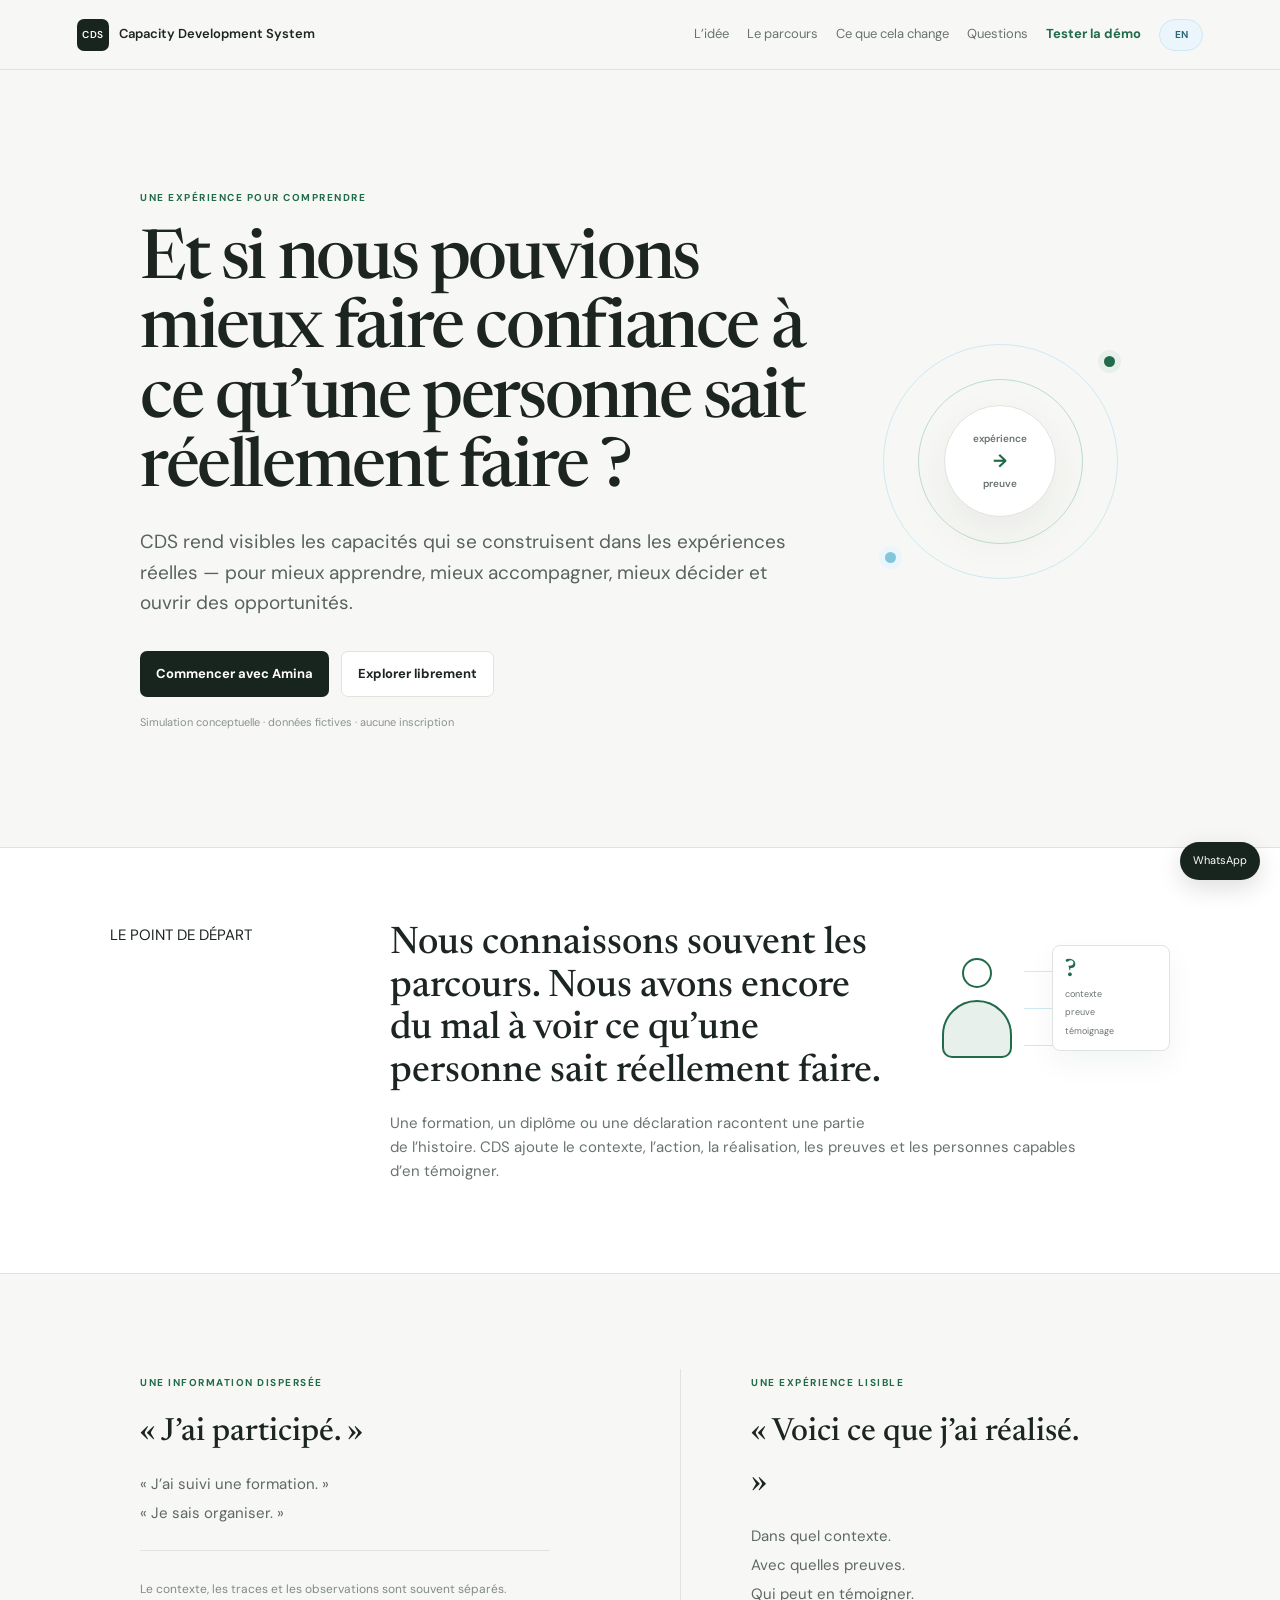
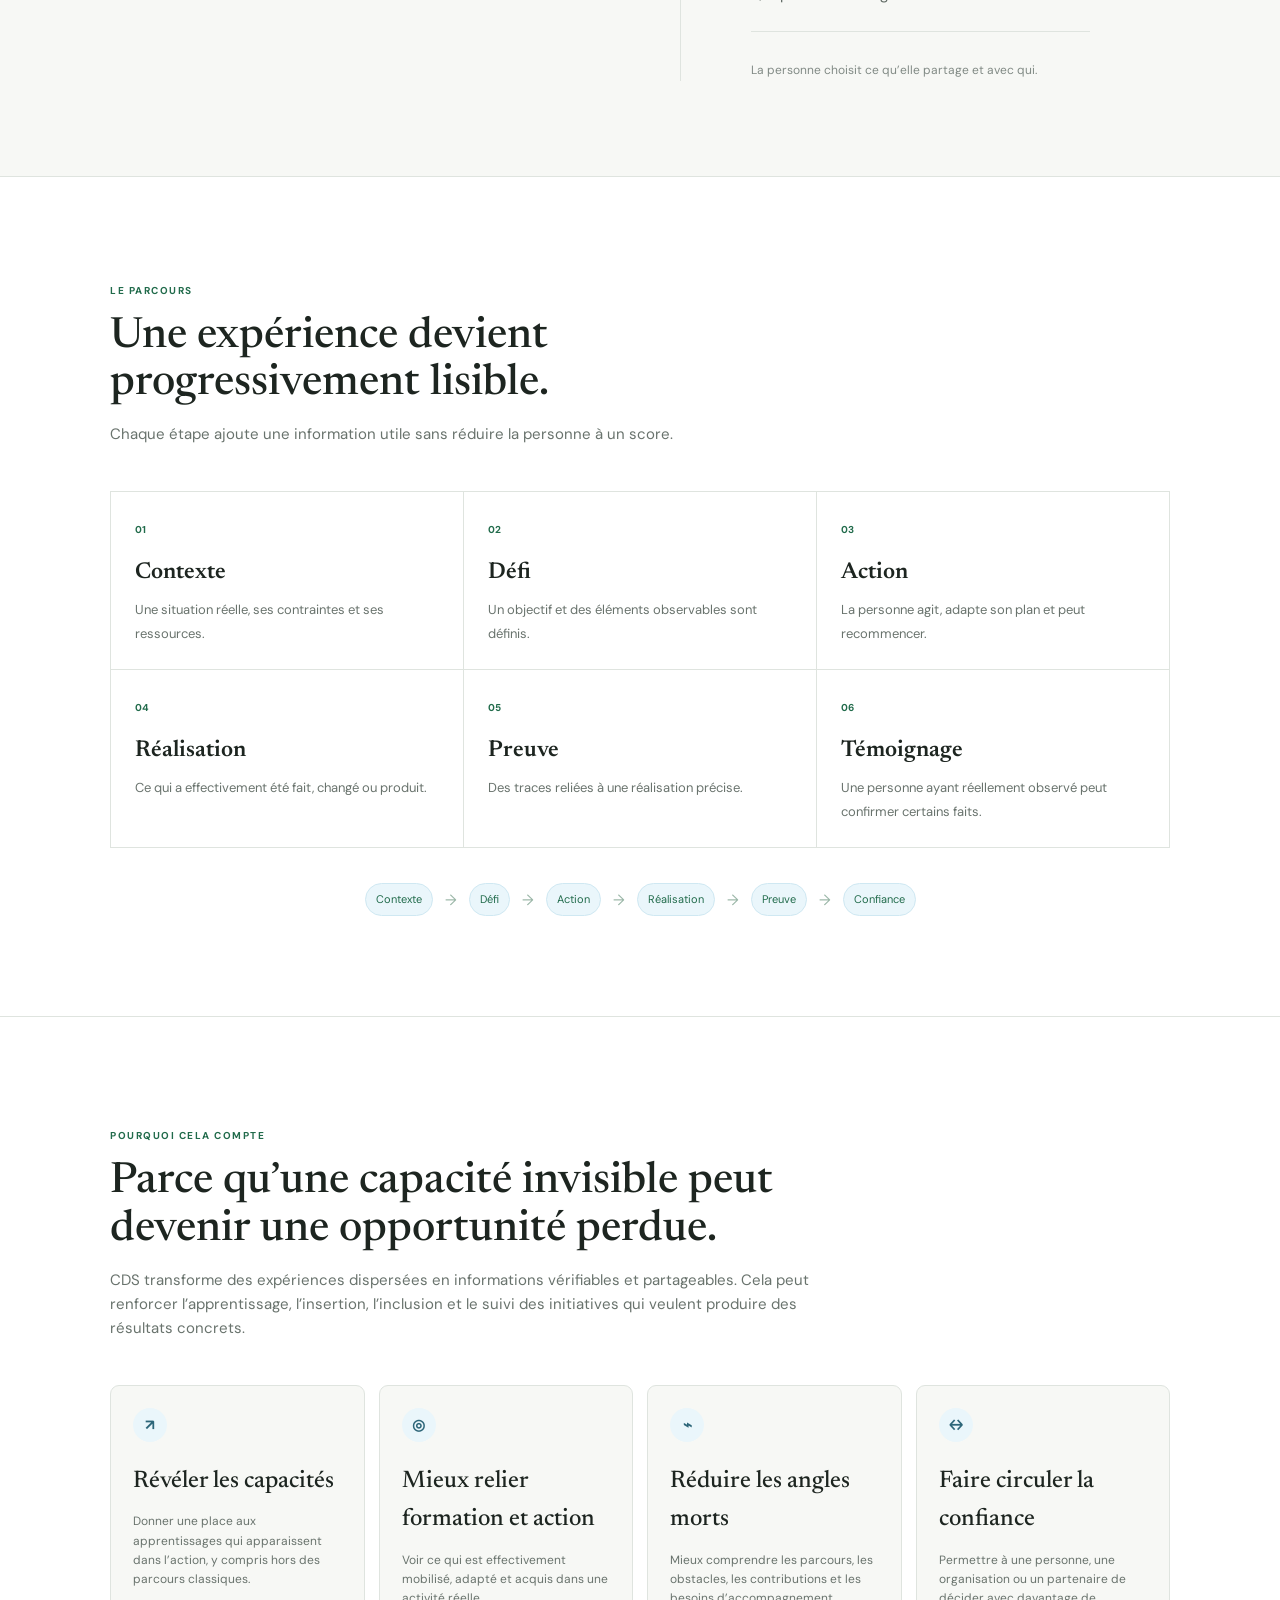
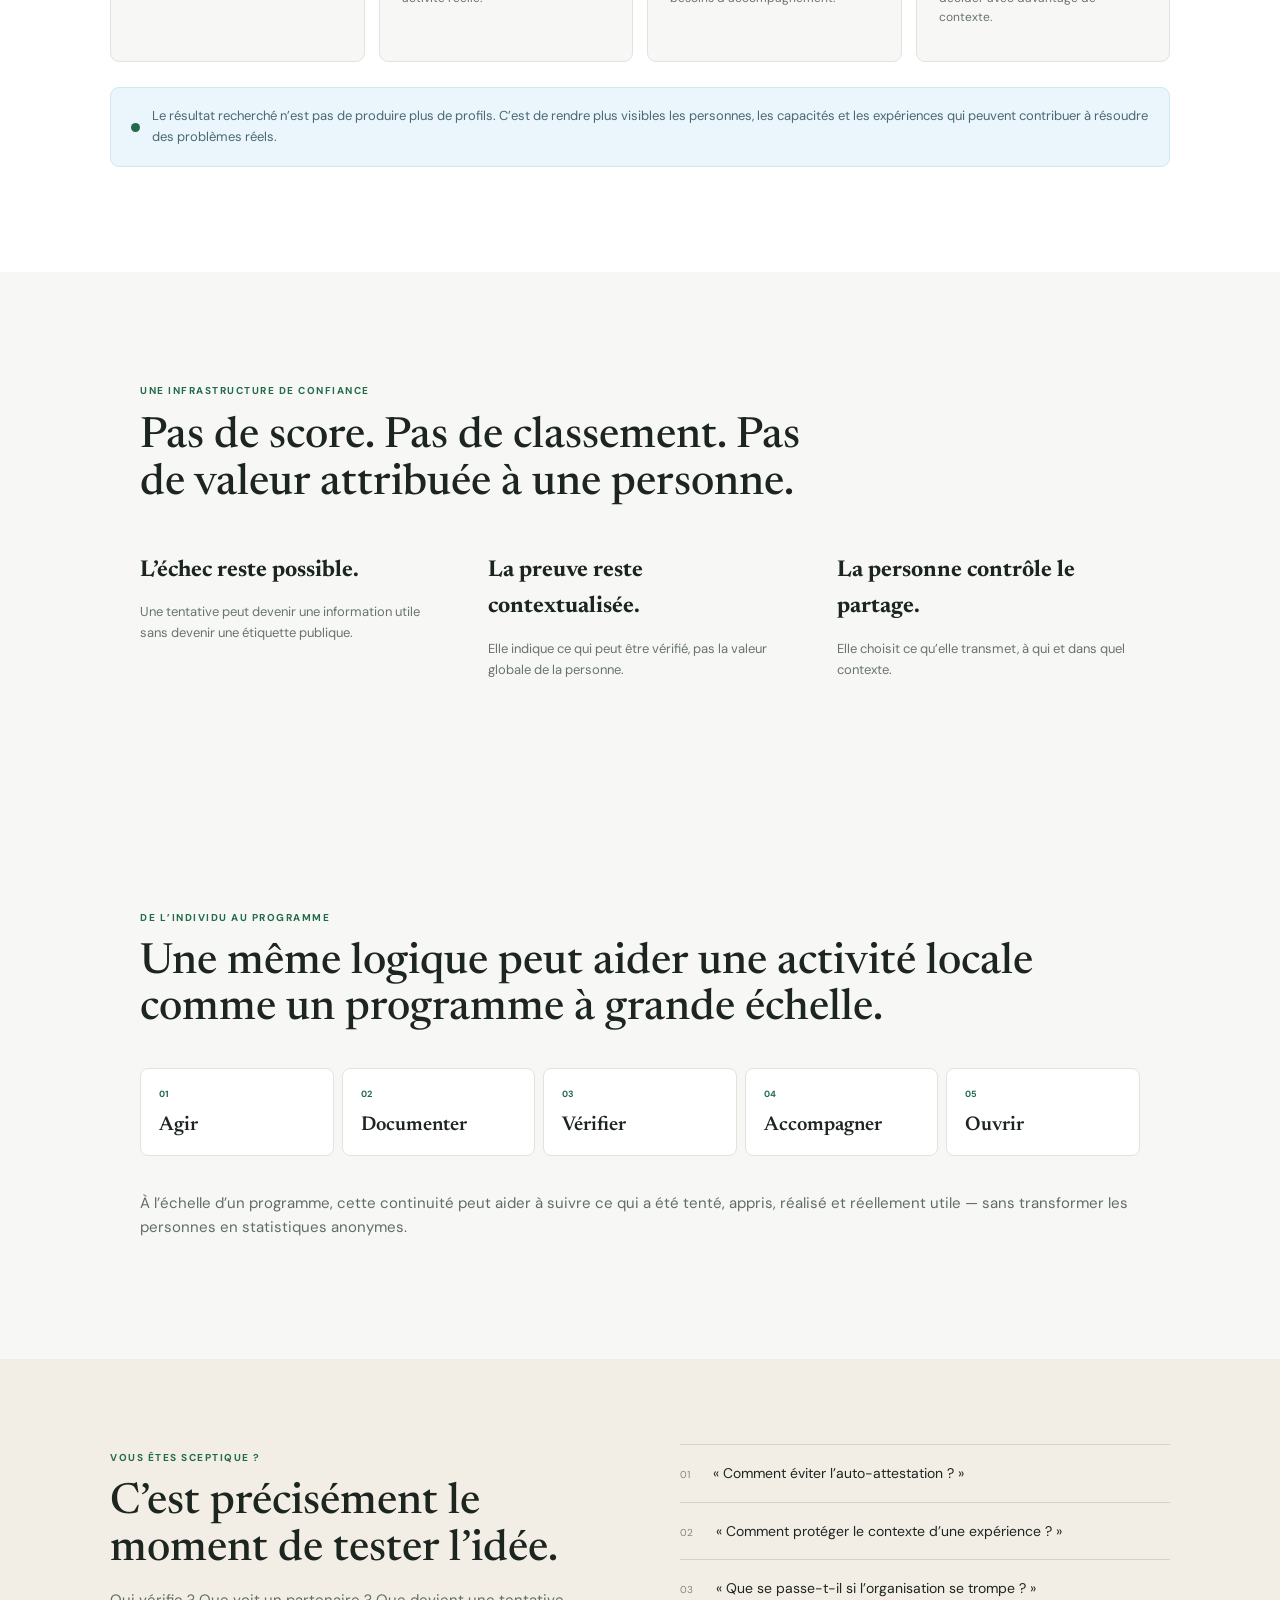
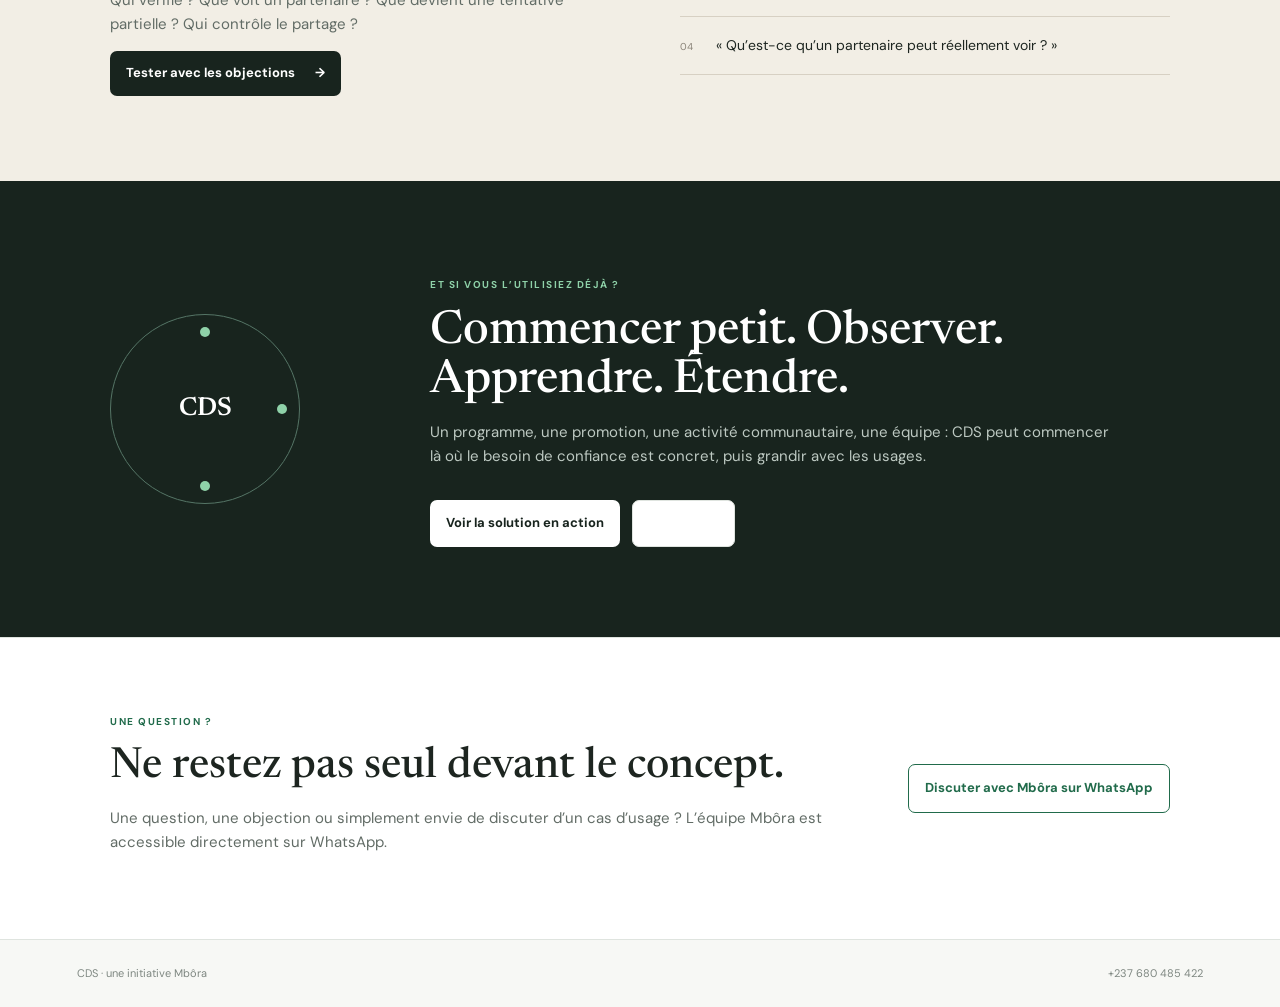
==== commit 3bacd6b8: "prototype landing page, FR/EN, contact mbora" ====
--- a/index.html
+++ b/index.html
@@ -1,90 +1,11 @@
-<!doctype html>
-<html lang="fr">
-<head>
-<meta charset="utf-8"><meta name="viewport" content="width=device-width,initial-scale=1">
-<title>CDS — Comprendre autrement les capacités</title>
-<link rel="icon" href="favicon.svg"><link rel="stylesheet" href="styles.css">
-</head>
-<body>
-<header class="topbar">
-  <a href="#top" class="wordmark"><span class="mark">CDS</span><span>Capacity Development System</span></a>
-  <nav><a href="#idee">L'idée</a><a href="#parcours">Le parcours</a><a href="#questions">Questions</a><a href="demo.html" class="nav-cta">Tester la démo</a><button class="lang-switch" data-lang-switch>EN</button></nav></header>
-
-<main id="top">
-<section class="intro">
-  <div class="intro-kicker">UNE EXPÉRIENCE POUR COMPRENDRE</div>
-  <h1>Et si nous pouvions mieux faire confiance à ce qu'une personne <em>sait réellement faire</em> ?</h1>
-  <p class="intro-text">CDS part d'une question simple : comment rendre visibles les capacités qui se construisent dans les expériences réelles — pas seulement dans les CV, les diplômes ou les déclarations.</p>
-  <div class="intro-actions">
-    <a class="button dark" href="story.html">Commencer avec Amina <span>→</span></a>
-    <a class="button light" href="demo.html">Explorer librement</a>
-  </div>
-  <div class="quiet-note">Simulation conceptuelle · données fictives · aucune inscription</div>
-</section>
-
-<section class="question-strip" id="idee">
-  <div class="question-label">LE POINT DE DÉPART</div>
-  <div class="question-copy">
-    <h2>Un CV dit ce qu'une personne déclare avoir fait. Une preuve contextualisée permet de comprendre ce qu'elle a effectivement réalisé.</h2>
-    <p>CDS ne cherche pas à remplacer les formations, diplômes ou CV. Il ajoute une couche de contexte et de confiance autour des expériences.</p>
-  </div>
-</section>
-
-<section class="contrast">
-  <div class="contrast-col">
-    <span class="small-label">AUJOURD'HUI</span>
-    <h3>« J'ai suivi cette formation. »</h3>
-    <p>« J'ai participé à ce projet. »</p><p>« Je sais organiser une activité. »</p>
-    <div class="thin-line"></div>
-    <span class="muted">L'information existe, mais le contexte et les preuves restent souvent dispersés.</span>
-  </div>
-  <div class="contrast-col emphasis">
-    <span class="small-label">AVEC CDS</span>
-    <h3>« Voici ce que j'ai réalisé. »</h3>
-    <p>Dans quel contexte.</p><p>Avec quelles preuves.</p><p>Qui peut en témoigner.</p>
-    <div class="thin-line"></div>
-    <span class="muted">La personne contrôle ce qu'elle partage.</span>
-  </div>
-</section>
-
-<section id="parcours" class="journey">
-  <div class="section-head"><span class="small-label">LE PARCOURS</span><h2>Une expérience devient progressivement lisible.</h2></div>
-  <div class="steps">
-    <div><b>01</b><strong>Défi</strong><span>Une situation réelle, un objectif et des critères définis à l'avance.</span></div>
-    <div><b>02</b><strong>Participation</strong><span>La personne agit. Elle peut réussir, échouer et recommencer.</span></div>
-    <div><b>03</b><strong>Réalisation</strong><span>Ce qui a effectivement été fait ou produit.</span></div>
-    <div><b>04</b><strong>Preuve</strong><span>Des traces qui permettent de comprendre la réalisation.</span></div>
-    <div><b>05</b><strong>Témoignage</strong><span>Une personne ayant un lien réel peut confirmer ou ne pas confirmer.</span></div>
-    <div><b>06</b><strong>Reconnaissance</strong><span>La capacité est reconnue dans son contexte.</span></div>
-  </div>
-</section>
-
-<section class="philosophy">
-  <div class="section-head"><span class="small-label">CE QUE CDS NE FAIT PAS</span><h2>Pas de score. Pas de classement. Pas de valeur attribuée à une personne.</h2></div>
-  <div class="principles">
-    <div><strong>L'échec reste possible.</strong><p>Une tentative qui n'aboutit pas peut faire partie du développement. Elle n'a pas à devenir une étiquette publique.</p></div>
-    <div><strong>La preuve est contextualisée.</strong><p>« Confirmée » ou « attestée » décrit la force de l'évidence, pas la valeur de la personne.</p></div>
-    <div><strong>Le carnet appartient à l'expérience de la personne.</strong><p>Elle choisit ce qu'elle partage, avec qui et pour combien de temps.</p></div>
-  </div>
-</section>
-
-<section id="questions" class="skeptic">
-  <div><span class="small-label">VOUS ÊTES SCEPTIQUE ?</span><h2>C'est précisément le moment de tester l'idée.</h2><p>La démo vous permet de questionner chaque étape : qui vérifie ? que voit un recruteur ? que se passe-t-il après un échec ? qui contrôle le partage ?</p><a class="button dark" href="story.html?mode=sceptique">Tester avec les objections <span>→</span></a></div>
-  <div class="skeptic-list"><div>01 <span>« Comment éviter l'auto-attestation ? »</span></div><div>02 <span>« Pourquoi ne pas simplement utiliser un CV numérique ? »</span></div><div>03 <span>« Que se passe-t-il si l'organisation se trompe ? »</span></div><div>04 <span>« Qu'est-ce qu'un partenaire peut réellement voir ? »</span></div></div>
-</section>
-
-<section class="scale">
-  <span class="small-label">DE L'INDIVIDU AU PROGRAMME</span>
-  <h2>Une même logique peut relier personnes, organisations et opportunités.</h2>
-  <div class="ecosystem"><span>Personne</span><i>→</i><span>Défis réels</span><i>→</i><span>Réalisations</span><i>→</i><span>Preuves</span><i>→</i><span>Reconnaissances</span><i>→</i><span>Opportunités</span></div>
-  <p>La démonstration reste une hypothèse testable : la question est de savoir dans quels contextes cette infrastructure crée réellement de la valeur.</p>
-</section>
-
-<section class="contact">
-  <div><span class="small-label">UNE QUESTION ?</span><h2>Ne restez pas bloqué devant l'écran.</h2><p>Une question, une objection ou simplement envie de discuter du concept ? L'équipe Mbôra est accessible directement sur WhatsApp.</p></div>
-  <a class="whatsapp" target="_blank" rel="noopener" href="https://wa.me/237680485422?text=Bonjour%20Mb%C3%B4ra%2C%20je%20viens%20de%20tester%20la%20d%C3%A9mo%20CDS%20et%20j%27aimerais%20%C3%A9changer%20sur%20le%20concept.">Discuter avec Mbôra sur WhatsApp <span>↗</span></a>
-</section>
-</main>
-<footer><span>CDS · une initiative Mbôra</span><a href="https://wa.me/237680485422?text=Bonjour%20Mb%C3%B4ra%2C%20j%27ai%20une%20question%20sur%20CDS." target="_blank">+237 680 485 422</a></footer>
-<a class="wa-float" target="_blank" rel="noopener" href="https://wa.me/237680485422?text=Bonjour%20Mb%C3%B4ra%2C%20j%27ai%20une%20question%20sur%20CDS.">WhatsApp</a>
-<script src="i18n.js"></script></body></html>+<!doctype html><html lang="fr"><head><meta charset="utf-8"><meta name="viewport" content="width=device-width,initial-scale=1"><title>CDS — Comprendre autrement les capacités</title><link rel="icon" href="favicon.svg"><link rel="stylesheet" href="styles.css"></head><body><header class="topbar"><a href="#top" class="wordmark"><span class="mark">CDS</span><span>Capacity Development System</span></a><nav><a href="#idee" data-i18n="L’idée|The idea">L’idée</a><a href="#parcours" data-i18n="Le parcours|The journey">Le parcours</a><a href="#impact" data-i18n="Ce que cela change|What it changes">Ce que cela change</a><a href="#questions" data-i18n="Questions|Questions">Questions</a><a href="demo.html" class="nav-cta" data-i18n="Tester la démo|Try the demo">Tester la démo</a><button type="button" class="lang-switch" data-lang-switch>EN</button></nav></header><main id="top">
+<section class="intro hero-life"><div class="hero-copy"><div class="intro-kicker" data-i18n="UNE EXPÉRIENCE POUR COMPRENDRE|AN EXPERIENCE TO UNDERSTAND">UNE EXPÉRIENCE POUR COMPRENDRE</div><h1 data-i18n="Et si nous pouvions mieux faire confiance à ce qu’une personne sait réellement faire ?|What if we could better trust what a person can actually do?">Et si nous pouvions mieux faire confiance à ce qu’une personne sait réellement faire ?</h1><p class="intro-text" data-i18n="CDS rend visibles les capacités qui se construisent dans les expériences réelles — pour mieux apprendre, mieux accompagner, mieux décider et ouvrir des opportunités.|CDS makes capabilities built through real experiences visible — to learn better, support better, make better decisions and open opportunities.">CDS rend visibles les capacités qui se construisent dans les expériences réelles — pour mieux apprendre, mieux accompagner, mieux décider et ouvrir des opportunités.</p><div class="intro-actions"><a class="button dark" href="story.html" data-i18n="Commencer avec Amina|Start with Amina">Commencer avec Amina <span>→</span></a><a class="button light" href="demo.html" data-i18n="Explorer librement|Explore freely">Explorer librement</a></div><div class="quiet-note" data-i18n="Simulation conceptuelle · données fictives · aucune inscription|Concept simulation · fictional data · no registration">Simulation conceptuelle · données fictives · aucune inscription</div></div><div class="hero-orbit" aria-hidden="true"><div class="orbit orbit-a"></div><div class="orbit orbit-b"></div><div class="orbit-dot dot-a"></div><div class="orbit-dot dot-b"></div><div class="orbit-core"><span>expérience</span><b>→</b><span>preuve</span></div></div></section>
+<section class="question-strip living-section" id="idee"><div class="question-label" data-i18n="LE POINT DE DÉPART|THE STARTING POINT">LE POINT DE DÉPART</div><div class="question-copy"><div class="section-illustration start-illustration" aria-hidden="true"><div class="person-shape"><i></i><span></span></div><div class="signal-line s1"></div><div class="signal-line s2"></div><div class="signal-line s3"></div><div class="evidence-card"><b>?</b><span>contexte</span><span>preuve</span><span>témoignage</span></div></div><h2 data-i18n="Nous connaissons souvent les parcours. Nous avons encore du mal à voir ce qu’une personne sait réellement faire.|We often know people’s paths. We still struggle to see what a person can actually do.">Nous connaissons souvent les parcours. Nous avons encore du mal à voir ce qu’une personne sait réellement faire.</h2><p data-i18n="Une formation, un diplôme ou une déclaration racontent une partie de l’histoire. CDS ajoute le contexte, l’action, la réalisation, les preuves et les personnes capables d’en témoigner.|A course, a degree or a statement tells part of the story. CDS adds context, action, realization, evidence and people able to testify.">Une formation, un diplôme ou une déclaration racontent une partie de l’histoire. CDS ajoute le contexte, l’action, la réalisation, les preuves et les personnes capables d’en témoigner.</p></div></section>
+<section class="contrast"><div class="contrast-col"><span class="small-label" data-i18n="UNE INFORMATION DISPERSÉE|SCATTERED INFORMATION">UNE INFORMATION DISPERSÉE</span><h3>« J’ai participé. »</h3><p>« J’ai suivi une formation. »</p><p>« Je sais organiser. »</p><div class="thin-line"></div><span class="muted" data-i18n="Le contexte, les traces et les observations sont souvent séparés.|Context, traces and observations are often separated.">Le contexte, les traces et les observations sont souvent séparés.</span></div><div class="contrast-col emphasis"><span class="small-label" data-i18n="UNE EXPÉRIENCE LISIBLE|AN UNDERSTANDABLE EXPERIENCE">UNE EXPÉRIENCE LISIBLE</span><h3>« Voici ce que j’ai réalisé. »</h3><p data-i18n="Dans quel contexte.|In what context.">Dans quel contexte.</p><p data-i18n="Avec quelles preuves.|With what evidence.">Avec quelles preuves.</p><p data-i18n="Qui peut en témoigner.|Who can testify to it.">Who can testify to it.</p><div class="thin-line"></div><span class="muted" data-i18n="La personne choisit ce qu’elle partage et avec qui.|The person chooses what to share and with whom.">La personne choisit ce qu’elle partage et avec qui.</span></div></section>
+<section id="parcours" class="journey living-section"><div class="section-head"><span class="small-label" data-i18n="LE PARCOURS|THE JOURNEY">LE PARCOURS</span><h2 data-i18n="Une expérience devient progressivement lisible.|An experience gradually becomes understandable.">Une expérience devient progressivement lisible.</h2><p class="section-intro" data-i18n="Chaque étape ajoute une information utile sans réduire la personne à un score.|Each step adds useful information without reducing a person to a score.">Chaque étape ajoute une information utile sans réduire la personne à un score.</p></div><div class="steps animated-steps"><div><b>01</b><strong>Contexte</strong><span>Une situation réelle, ses contraintes et ses ressources.</span></div><div><b>02</b><strong>Défi</strong><span>Un objectif et des éléments observables sont définis.</span></div><div><b>03</b><strong>Action</strong><span>La personne agit, adapte son plan et peut recommencer.</span></div><div><b>04</b><strong>Réalisation</strong><span>Ce qui a effectivement été fait, changé ou produit.</span></div><div><b>05</b><strong>Preuve</strong><span>Des traces reliées à une réalisation précise.</span></div><div><b>06</b><strong>Témoignage</strong><span>Une personne ayant réellement observé peut confirmer certains faits.</span></div></div><div class="journey-flow" aria-hidden="true"><span>Contexte</span><i>→</i><span>Défi</span><i>→</i><span>Action</span><i>→</i><span>Réalisation</span><i>→</i><span>Preuve</span><i>→</i><span>Confiance</span></div></section>
+<section id="impact" class="impact-section"><div class="section-head"><span class="small-label" data-i18n="POURQUOI CELA COMPTE|WHY IT MATTERS">POURQUOI CELA COMPTE</span><h2 data-i18n="Parce qu’une capacité invisible peut devenir une opportunité perdue.|Because an invisible capability can become a lost opportunity.">Parce qu’une capacité invisible peut devenir une opportunité perdue.</h2><p class="section-intro" data-i18n="CDS transforme des expériences dispersées en informations vérifiables et partageables. Cela peut renforcer l’apprentissage, l’insertion, l’inclusion et le suivi des initiatives qui veulent produire des résultats concrets.|CDS turns scattered experiences into verifiable, shareable information. This can strengthen learning, inclusion, pathways to work and the monitoring of initiatives seeking concrete results.">CDS transforme des expériences dispersées en informations vérifiables et partageables. Cela peut renforcer l’apprentissage, l’insertion, l’inclusion et le suivi des initiatives qui veulent produire des résultats concrets.</p></div><div class="impact-grid"><article><div class="impact-icon">↗</div><h3 data-i18n="Révéler les capacités|Reveal capabilities">Révéler les capacités</h3><p data-i18n="Donner une place aux apprentissages qui apparaissent dans l’action, y compris hors des parcours classiques.|Give space to learning that emerges through action, including outside traditional pathways.">Donner une place aux apprentissages qui apparaissent dans l’action, y compris hors des parcours classiques.</p></article><article><div class="impact-icon">◎</div><h3 data-i18n="Mieux relier formation et action|Connect learning and action">Mieux relier formation et action</h3><p data-i18n="Voir ce qui est effectivement mobilisé, adapté et acquis dans une activité réelle.|See what is actually mobilized, adapted and acquired in a real activity.">Voir ce qui est effectivement mobilisé, adapté et acquis dans une activité réelle.</p></article><article><div class="impact-icon">⌁</div><h3 data-i18n="Réduire les angles morts|Reduce blind spots">Réduire les angles morts</h3><p data-i18n="Mieux comprendre les parcours, les obstacles, les contributions et les besoins d’accompagnement.|Better understand pathways, obstacles, contributions and support needs.">Mieux comprendre les parcours, les obstacles, les contributions et les besoins d’accompagnement.</p></article><article><div class="impact-icon">↔</div><h3 data-i18n="Faire circuler la confiance|Move trust forward">Faire circuler la confiance</h3><p data-i18n="Permettre à une personne, une organisation ou un partenaire de décider avec davantage de contexte.|Allow a person, organization or partner to make decisions with more context.">Permettre à une personne, une organisation ou un partenaire de décider avec davantage de contexte.</p></article></div><div class="impact-statement"><span class="pulse-dot"></span><p data-i18n="Le résultat recherché n’est pas de produire plus de profils. C’est de rendre plus visibles les personnes, les capacités et les expériences qui peuvent contribuer à résoudre des problèmes réels.|The goal is not to produce more profiles. It is to make people, capabilities and experiences more visible when they can help solve real problems.">Le résultat recherché n’est pas de produire plus de profils. C’est de rendre plus visibles les personnes, les capacités et les expériences qui peuvent contribuer à résoudre des problèmes réels.</p></div></section>
+<section class="philosophy"><div class="section-head"><span class="small-label" data-i18n="UNE INFRASTRUCTURE DE CONFIANCE|A TRUST INFRASTRUCTURE">UNE INFRASTRUCTURE DE CONFIANCE</span><h2 data-i18n="Pas de score. Pas de classement. Pas de valeur attribuée à une personne.|No score. No ranking. No value assigned to a person.">Pas de score. Pas de classement. Pas de valeur attribuée à une personne.</h2></div><div class="principles"><div><strong>L’échec reste possible.</strong><p>Une tentative peut devenir une information utile sans devenir une étiquette publique.</p></div><div><strong>La preuve reste contextualisée.</strong><p>Elle indique ce qui peut être vérifié, pas la valeur globale de la personne.</p></div><div><strong>La personne contrôle le partage.</strong><p>Elle choisit ce qu’elle transmet, à qui et dans quel contexte.</p></div></div></section>
+<section class="scale"><span class="small-label" data-i18n="DE L’INDIVIDU AU PROGRAMME|FROM INDIVIDUAL TO PROGRAM">DE L’INDIVIDU AU PROGRAMME</span><h2 data-i18n="Une même logique peut aider une activité locale comme un programme à grande échelle.|The same logic can support a local activity or a large-scale program.">Une même logique peut aider une activité locale comme un programme à grande échelle.</h2><div class="program-map"><div><b>01</b><span data-i18n="Agir|Act">Agir</span></div><div><b>02</b><span data-i18n="Documenter|Document">Documenter</span></div><div><b>03</b><span data-i18n="Vérifier|Verify">Vérifier</span></div><div><b>04</b><span data-i18n="Accompagner|Support">Accompagner</span></div><div><b>05</b><span data-i18n="Ouvrir|Open">Ouvrir</span></div></div><p data-i18n="À l’échelle d’un programme, cette continuité peut aider à suivre ce qui a été tenté, appris, réalisé et réellement utile — sans transformer les personnes en statistiques anonymes.|At program scale, this continuity can help track what was attempted, learned, achieved and actually useful — without turning people into anonymous statistics.">À l’échelle d’un programme, cette continuité peut aider à suivre ce qui a été tenté, appris, réalisé et réellement utile — sans transformer les personnes en statistiques anonymes.</p></section>
+<section id="questions" class="skeptic"><div><span class="small-label" data-i18n="VOUS ÊTES SCEPTIQUE ?|SKEPTICAL?">VOUS ÊTES SCEPTIQUE ?</span><h2 data-i18n="C’est précisément le moment de tester l’idée.|This is precisely the time to test the idea.">C’est précisément le moment de tester l’idée.</h2><p data-i18n="Qui vérifie ? Que voit un partenaire ? Que devient une tentative partielle ? Qui contrôle le partage ?|Who verifies? What does a partner see? What happens to a partial attempt? Who controls sharing?">Qui vérifie ? Que voit un partenaire ? Que devient une tentative partielle ? Qui contrôle le partage ?</p><a class="button dark" href="story.html?mode=sceptique">Tester avec les objections <span>→</span></a></div><div class="skeptic-list"><div>01 <span>« Comment éviter l’auto-attestation ? »</span></div><div>02 <span>« Comment protéger le contexte d’une expérience ? »</span></div><div>03 <span>« Que se passe-t-il si l’organisation se trompe ? »</span></div><div>04 <span>« Qu’est-ce qu’un partenaire peut réellement voir ? »</span></div></div></section>
+<section class="adoption"><div class="adoption-orb"><span></span><span></span><span></span><b>CDS</b></div><div><span class="small-label" data-i18n="ET SI VOUS L’UTILISIEZ DÉJÀ ?|WHAT IF YOU USED IT ALREADY?">ET SI VOUS L’UTILISIEZ DÉJÀ ?</span><h2 data-i18n="Commencer petit. Observer. Apprendre. Étendre.|Start small. Observe. Learn. Scale.">Commencer petit. Observer. Apprendre. Étendre.</h2><p data-i18n="Un programme, une promotion, une activité communautaire, une équipe : CDS peut commencer là où le besoin de confiance est concret, puis grandir avec les usages.|A program, a cohort, a community activity, a team: CDS can start where the need for trust is concrete, then grow with use.">Un programme, une promotion, une activité communautaire, une équipe : CDS peut commencer là où le besoin de confiance est concret, puis grandir avec les usages.</p><div class="intro-actions"><a class="button dark" href="demo.html" data-i18n="Voir la solution en action|See the solution in action">Voir la solution en action <span>→</span></a><a class="button light" target="_blank" rel="noopener" href="https://wa.me/237680485422?text=Bonjour%20Mb%C3%B4ra%2C%20je%20viens%20de%20d%C3%A9couvrir%20CDS%20et%20j%27aimerais%20%C3%A9changer%20sur%20un%20cas%20d%27usage.">WhatsApp</a></div></div></section>
+<section class="contact"><div><span class="small-label" data-i18n="UNE QUESTION ?|A QUESTION?">UNE QUESTION ?</span><h2 data-i18n="Ne restez pas seul devant le concept.|Don’t stay alone with the concept.">Ne restez pas seul devant le concept.</h2><p data-i18n="Une question, une objection ou simplement envie de discuter d’un cas d’usage ? L’équipe Mbôra est accessible directement sur WhatsApp.|A question, an objection or simply want to discuss a use case? The Mbôra team is directly available on WhatsApp.">Une question, une objection ou simplement envie de discuter d’un cas d’usage ? L’équipe Mbôra est accessible directement sur WhatsApp.</p></div><a class="whatsapp" target="_blank" rel="noopener" href="https://wa.me/237680485422?text=Bonjour%20Mb%C3%B4ra%2C%20je%20viens%20de%20tester%20la%20d%C3%A9mo%20CDS%20et%20j%27aimerais%20%C3%A9changer%20sur%20le%20concept." data-i18n="Discuter avec Mbôra sur WhatsApp|Talk to Mbôra on WhatsApp">Discuter avec Mbôra sur WhatsApp <span>↗</span></a></section></main><footer><span>CDS · une initiative Mbôra</span><a href="https://wa.me/237680485422">+237 680 485 422</a></footer><a class="wa-float" href="https://wa.me/237680485422">WhatsApp</a><script src="i18n.js"></script></body></html>
--- a/styles.css
+++ b/styles.css
@@ -21,3 +21,18 @@
 .demo-header-actions{display:flex;align-items:center;gap:14px;flex:0 0 auto}
 .demo-nav .sim-note{margin-left:auto}
 @media(max-width:760px){.topbar nav{gap:10px}.topbar nav a:not(.nav-cta){display:none}.demo-header-actions{gap:9px}}
+/* CDS v18 — product UX refinements */
+:root{--sky:#eaf6fb;--sky-line:#cfe8f2;--sky-ink:#2d6679;--green:#216b4b;--dark:#18241e}
+.lang-switch{border:1px solid var(--sky-line)!important;background:var(--sky)!important;color:var(--sky-ink)!important;border-radius:999px!important;min-width:44px;height:32px;padding:0 12px!important;font:700 10px "DM Sans"!important;cursor:pointer;display:inline-flex;align-items:center;justify-content:center;position:relative!important;top:auto!important;right:auto!important;z-index:1!important;flex:none}
+.topbar nav,.demo-header-actions,.story-tools{display:flex;align-items:center;gap:18px}.demo-header-actions{margin-left:auto}.story-tools{gap:16px}.page-context{padding-top:5px}.journey-mini{display:grid;grid-template-columns:repeat(10,1fr);gap:6px;margin:0 0 22px}.jstep{background:#fff;border:1px solid var(--line);border-radius:8px;padding:8px 9px;min-height:55px}.jstep b{display:block;font-size:9px;color:#a0aaa4}.jstep span{font-size:10px;color:#66716b}.jstep.done{background:var(--green-soft);border-color:#cfe1d5}.jstep.done b,.jstep.current span{color:var(--green)}.jstep.current{outline:2px solid #d9eef5;background:var(--sky)}.proof-box{margin-top:24px;padding:18px;background:var(--sky);border:1px solid var(--sky-line);border-radius:8px}.reset-box{background:var(--sky);border:1px solid var(--sky-line);border-radius:10px;padding:12px}.reset-box strong{display:block;color:var(--sky-ink);font-size:11px;margin-bottom:3px}.reset-box span{display:block;color:#67808a;font-size:10px;margin-bottom:9px}.reset-button{display:block!important;width:100%;background:var(--dark)!important;color:#fff!important;border-radius:7px!important;padding:10px 11px!important;font-weight:700!important}.reset-button:hover{transform:translateY(-1px);box-shadow:0 5px 14px #18241e22}.space{transition:.18s ease}.space:hover{background:var(--sky)!important;color:var(--sky-ink)!important}.space.active{background:var(--green-soft)!important;color:var(--green)!important}.demo-nav .wordmark{flex:none}.sim-note{margin-left:auto;margin-right:20px}.story-footer .lang-switch{display:none}
+@media(max-width:900px){.journey-mini{grid-template-columns:repeat(5,1fr)}.sim-note{display:none}.demo-nav{gap:15px}.demo-header-actions{gap:10px}}
+@media(max-width:760px){.topbar{padding:0 18px}.topbar nav{gap:10px}.topbar nav a:not(.nav-cta){display:none}.demo-layout{grid-template-columns:1fr}.spaces{border-right:0;border-bottom:1px solid var(--line);padding:10px;display:grid;grid-template-columns:repeat(3,1fr);gap:5px}.spaces-bottom{grid-column:1/-1;margin-top:8px}.journey-mini{grid-template-columns:repeat(2,1fr)}.page-head{display:block}.page-context{margin-top:10px}.story-tools .quiet-link{display:none}.storybar{padding:0 18px}.story-stage{padding:65px 20px 130px}.story-stage h1{font-size:46px}}
+
+/* CDS v19 — life, illustration and adoption-oriented storytelling */
+.hero-life{display:grid;grid-template-columns:minmax(0,1fr) 280px;gap:50px;align-items:center;position:relative;overflow:hidden}.hero-orbit{height:280px;position:relative;display:grid;place-items:center}.orbit{position:absolute;border:1px solid var(--sky-line);border-radius:50%;animation:spin 16s linear infinite}.orbit-a{width:235px;height:235px}.orbit-b{width:165px;height:165px;border-color:#bcdcc9;animation-duration:11s;animation-direction:reverse}.orbit-core{width:112px;height:112px;border-radius:50%;background:#fff;border:1px solid var(--line);box-shadow:0 18px 45px #18312610;display:flex;flex-direction:column;align-items:center;justify-content:center;gap:2px;animation:breathe 4s ease-in-out infinite}.orbit-core span{font:600 10px DM Sans;color:var(--muted)}.orbit-core b{color:var(--green);font-size:18px}.orbit-dot{position:absolute;width:11px;height:11px;border-radius:50%;background:var(--green);box-shadow:0 0 0 6px #e8f0eb;animation:float 4s ease-in-out infinite}.dot-a{top:35px;right:25px}.dot-b{bottom:38px;left:25px;background:#83c5da;box-shadow:0 0 0 6px var(--sky)}.section-illustration{float:right;width:250px;height:180px;margin:0 0 20px 35px;position:relative}.person-shape{position:absolute;left:18px;top:35px;width:78px;height:110px}.person-shape i{display:block;width:30px;height:30px;border:2px solid var(--green);border-radius:50%;margin:auto}.person-shape span{display:block;width:70px;height:58px;border:2px solid var(--green);border-radius:42px 42px 12px 12px;margin:12px auto 0;background:#e8f0eb}.signal-line{position:absolute;left:104px;height:1px;background:var(--sky-line);transform-origin:left;animation:signal 3s ease-in-out infinite}.s1{top:48px;width:85px}.s2{top:85px;width:110px;animation-delay:.6s}.s3{top:122px;width:75px;animation-delay:1.1s}.evidence-card{position:absolute;right:0;top:22px;width:118px;padding:12px;background:#fff;border:1px solid var(--line);border-radius:8px;box-shadow:0 12px 30px #1b30240d;display:grid;gap:4px;animation:cardfloat 5s ease-in-out infinite}.evidence-card b{font:600 25px Newsreader;color:var(--green)}.evidence-card span{font-size:9px;color:var(--muted)}.section-intro{max-width:700px;color:var(--muted)}.animated-steps>div{transition:transform .35s ease,background .35s ease}.animated-steps>div:hover{transform:translateY(-5px);background:var(--sky)}.journey-flow{display:flex;justify-content:center;gap:12px;align-items:center;margin-top:35px;flex-wrap:wrap;color:var(--green)}.journey-flow span{font-size:11px;padding:7px 10px;border:1px solid var(--sky-line);background:var(--sky);border-radius:999px}.journey-flow i{font-style:normal;color:#9ab6a7}.impact-section{background:#fff;border-top:1px solid var(--line);padding:105px max(30px,calc((100% - 1060px)/2))}.impact-grid{display:grid;grid-template-columns:repeat(4,1fr);gap:14px;margin-top:45px}.impact-grid article{border:1px solid var(--line);border-radius:9px;padding:22px;background:var(--paper);transition:transform .3s ease,box-shadow .3s ease}.impact-grid article:hover{transform:translateY(-5px);box-shadow:0 18px 35px #1831260d}.impact-icon{width:34px;height:34px;border-radius:50%;display:grid;place-items:center;background:var(--sky);color:var(--sky-ink);font-weight:700}.impact-grid h3{font-size:24px;margin:20px 0 7px}.impact-grid p{font-size:12px;color:var(--muted)}.impact-statement{margin-top:25px;border:1px solid var(--sky-line);background:var(--sky);padding:18px 20px;border-radius:9px;display:flex;gap:12px;align-items:center}.impact-statement p{margin:0;color:#496872;font-size:13px}.pulse-dot{width:9px;height:9px;border-radius:50%;background:var(--green);box-shadow:0 0 0 0 #216b4b55;animation:pulse 2s infinite;flex:none}.program-map{display:grid;grid-template-columns:repeat(5,1fr);gap:8px;margin:35px 0}.program-map div{background:#fff;border:1px solid var(--line);padding:18px;border-radius:8px;transition:.25s}.program-map div:hover{background:var(--sky);transform:translateY(-3px)}.program-map b{display:block;font-size:9px;color:var(--green);margin-bottom:12px}.program-map span{font:600 20px Newsreader}.adoption{background:var(--dark);color:#fff;padding:90px max(30px,calc((100% - 1060px)/2));display:grid;grid-template-columns:250px 1fr;gap:70px;align-items:center}.adoption .small-label{color:#8fd2a9}.adoption h2{font-size:47px;line-height:1.05;margin:12px 0}.adoption p{color:#bdc9c2;max-width:680px}.adoption-orb{width:190px;height:190px;border:1px solid #557566;border-radius:50%;display:grid;place-items:center;position:relative;animation:breathe 5s ease-in-out infinite}.adoption-orb b{font:600 26px Newsreader}.adoption-orb span{position:absolute;width:10px;height:10px;border-radius:50%;background:#8fd2a9;animation:orbitdot 6s linear infinite}.adoption-orb span:nth-child(1){top:12px}.adoption-orb span:nth-child(2){right:12px;animation-delay:2s}.adoption-orb span:nth-child(3){bottom:12px;animation-delay:4s}.adoption .button.light{background:#fff}.adoption .button.dark{background:#fff;color:var(--dark)}
+@keyframes spin{to{transform:rotate(360deg)}}@keyframes breathe{0%,100%{transform:scale(1)}50%{transform:scale(1.035)}}@keyframes float{0%,100%{transform:translateY(0)}50%{transform:translateY(-8px)}}@keyframes cardfloat{0%,100%{transform:translateY(0) rotate(.2deg)}50%{transform:translateY(-7px) rotate(-.5deg)}}@keyframes signal{0%,100%{opacity:.25;transform:scaleX(.7)}50%{opacity:1;transform:scaleX(1)}}@keyframes pulse{0%{box-shadow:0 0 0 0 #216b4b55}70%{box-shadow:0 0 0 10px #216b4b00}100%{box-shadow:0 0 0 0 #216b4b00}}@keyframes orbitdot{to{transform:rotate(360deg) translateX(82px) rotate(-360deg)}}
+@media(max-width:900px){.hero-life{grid-template-columns:1fr}.hero-orbit{height:190px}.impact-grid{grid-template-columns:repeat(2,1fr)}.program-map{grid-template-columns:repeat(3,1fr)}.adoption{grid-template-columns:1fr}.adoption-orb{width:140px;height:140px}.section-illustration{float:none;margin:0 0 25px;width:100%}}
+@media(max-width:760px){.impact-grid{grid-template-columns:1fr}.program-map{grid-template-columns:1fr 1fr}.adoption h2{font-size:39px}.journey-flow{justify-content:flex-start}}
+@media(prefers-reduced-motion:reduce){*,*:before,*:after{animation-duration:.001ms!important;animation-iteration-count:1!important;transition-duration:.001ms!important;scroll-behavior:auto!important}}
+/* CDS v19 — story visuals */
+.story-stage{position:relative;overflow:hidden}.story-visual{height:170px;width:170px;margin:0 auto 28px;position:relative;display:grid;place-items:center}.story-visual-core{width:92px;height:92px;border-radius:50%;background:#fff;border:1px solid var(--line);box-shadow:0 16px 35px #1831260d;display:grid;place-items:center;align-content:center;gap:2px;z-index:2;animation:breathe 4s ease-in-out infinite}.story-visual-core b{font:600 23px Newsreader;color:var(--green)}.story-visual-core span{font-size:9px;color:var(--muted)}.sv-orbit{position:absolute;border:1px solid var(--sky-line);border-radius:50%;animation:spin 12s linear infinite}.sv-orbit.o1{width:145px;height:145px}.sv-orbit.o2{width:112px;height:112px;border-color:#c5decf;animation-direction:reverse;animation-duration:8s}.sv-dot{position:absolute;width:9px;height:9px;border-radius:50%;background:var(--green);animation:float 3.5s ease-in-out infinite}.sv-dot.d1{top:8px;right:25px}.sv-dot.d2{bottom:12px;left:25px;background:#83c5da}
